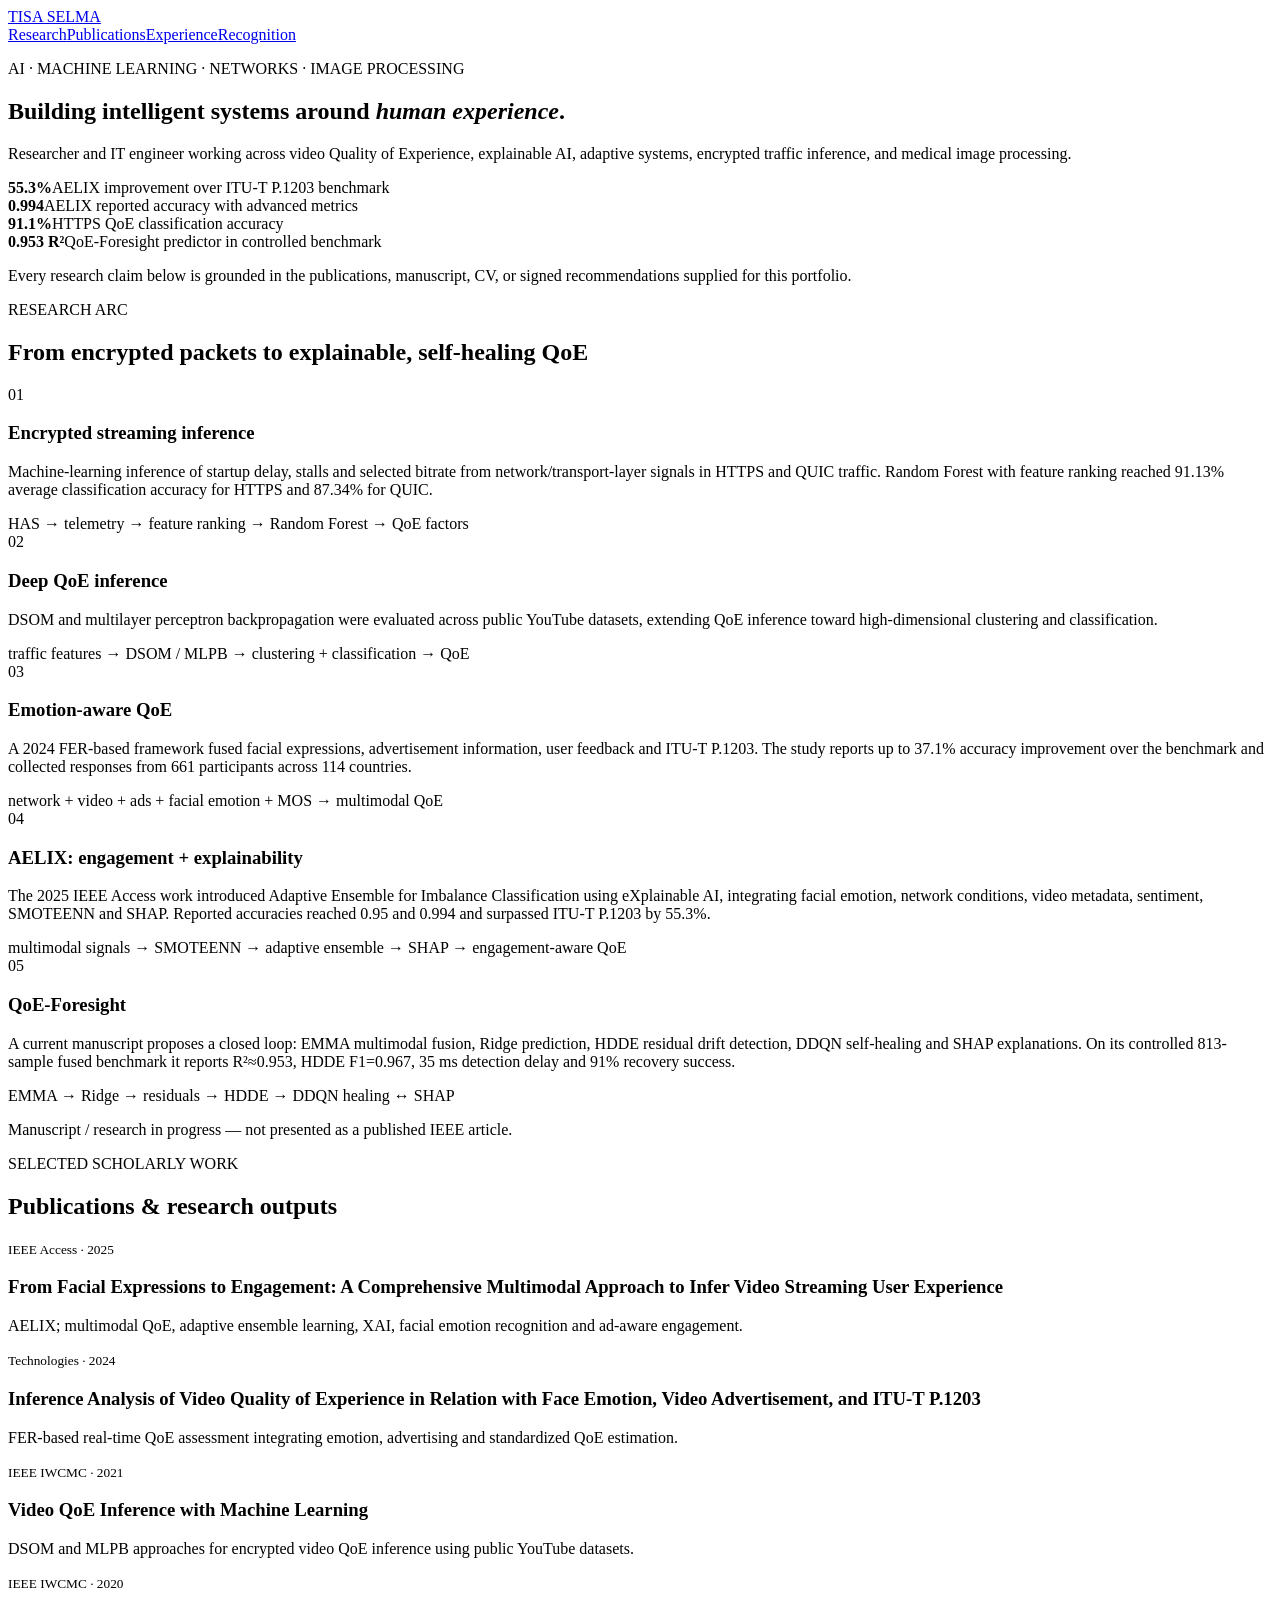
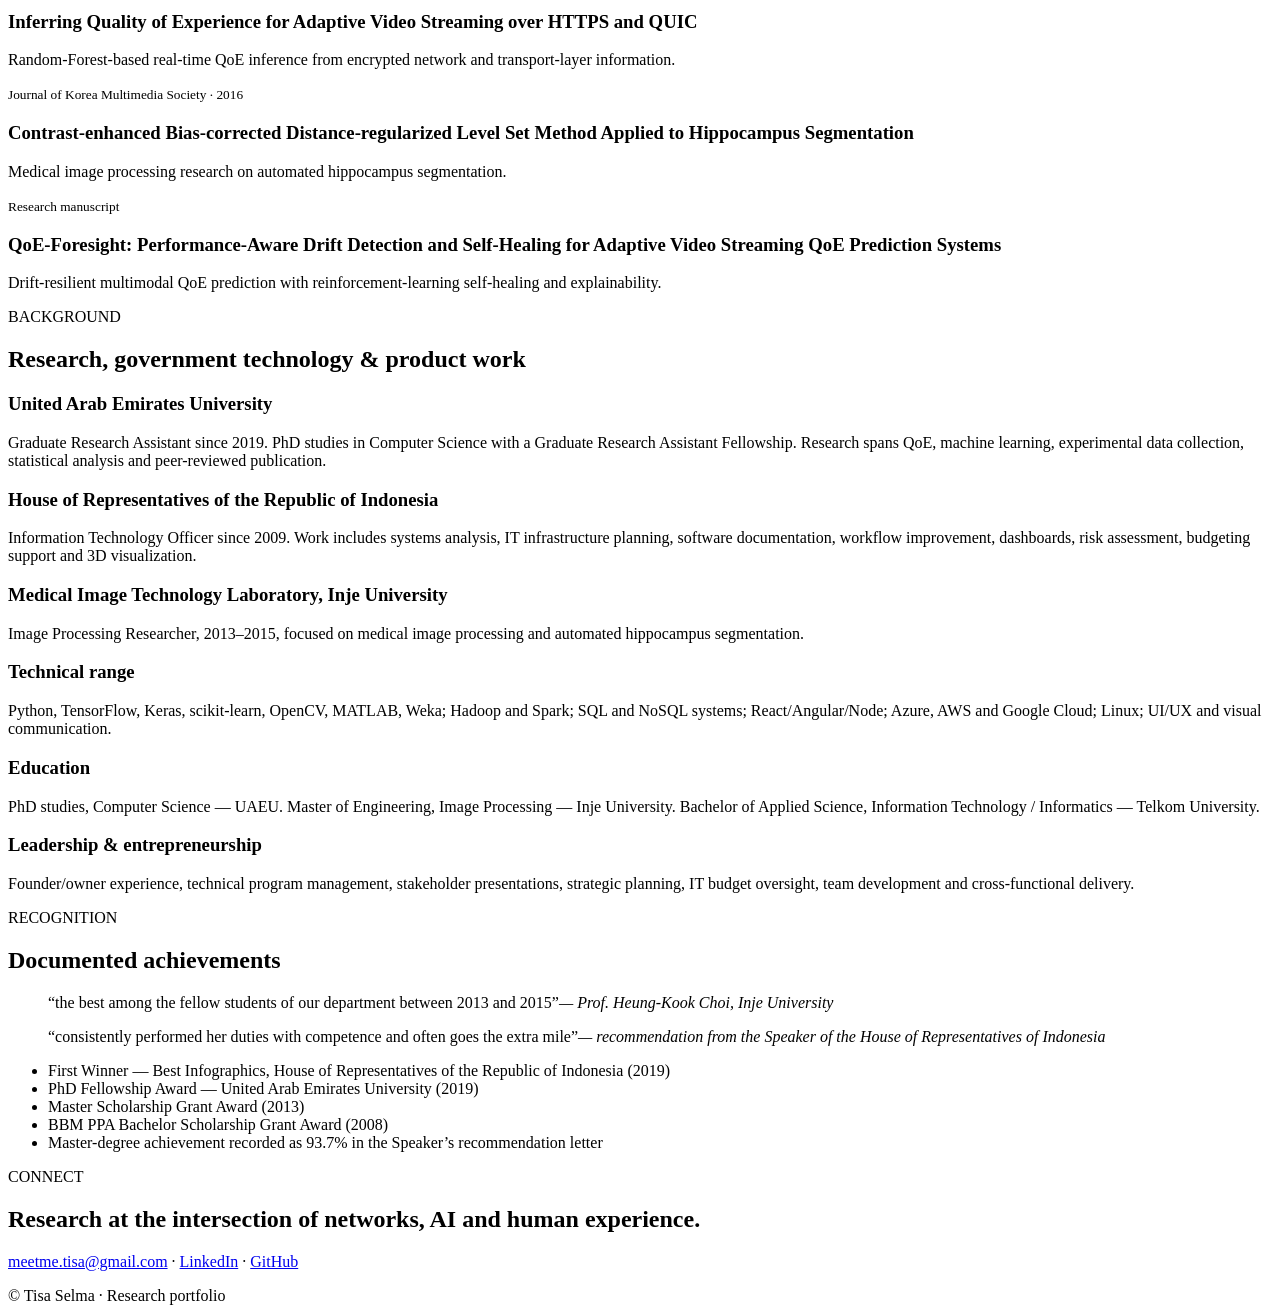
==== index.html @ 792f1724 "Build evidence-based research portfolio website" ====
<!doctype html><html lang="en"><head><meta charset="utf-8"><meta name="viewport" content="width=device-width,initial-scale=1"><meta name="description" content="Tisa Selma — AI, machine learning, computer networks, image processing and Quality of Experience research portfolio."><title>Tisa Selma | Research & Engineering</title><link rel="stylesheet" href="styles.css"></head><body><header><nav><a class="brand" href="#top">TISA SELMA</a><div><a href="#research">Research</a><a href="#publications">Publications</a><a href="#experience">Experience</a><a href="#recognition">Recognition</a></div></nav></header><main id="top"><section class="hero"><p class="eyebrow">AI · MACHINE LEARNING · NETWORKS · IMAGE PROCESSING</p><h1>Building intelligent systems around <em>human experience</em>.</h1><p class="lede">Researcher and IT engineer working across video Quality of Experience, explainable AI, adaptive systems, encrypted traffic inference, and medical image processing.</p><div class="metrics"><div><b>55.3%</b><span>AELIX improvement over ITU-T P.1203 benchmark</span></div><div><b>0.994</b><span>AELIX reported accuracy with advanced metrics</span></div><div><b>91.1%</b><span>HTTPS QoE classification accuracy</span></div><div><b>0.953 R²</b><span>QoE-Foresight predictor in controlled benchmark</span></div></div><p class="note">Every research claim below is grounded in the publications, manuscript, CV, or signed recommendations supplied for this portfolio.</p></section><section id="research"><p class="eyebrow">RESEARCH ARC</p><h2>From encrypted packets to explainable, self-healing QoE</h2><div class="timeline"><article><span>01</span><h3>Encrypted streaming inference</h3><p>Machine-learning inference of startup delay, stalls and selected bitrate from network/transport-layer signals in HTTPS and QUIC traffic. Random Forest with feature ranking reached 91.13% average classification accuracy for HTTPS and 87.34% for QUIC.</p><div class="theory">HAS → telemetry → feature ranking → Random Forest → QoE factors</div></article><article><span>02</span><h3>Deep QoE inference</h3><p>DSOM and multilayer perceptron backpropagation were evaluated across public YouTube datasets, extending QoE inference toward high-dimensional clustering and classification.</p><div class="theory">traffic features → DSOM / MLPB → clustering + classification → QoE</div></article><article><span>03</span><h3>Emotion-aware QoE</h3><p>A 2024 FER-based framework fused facial expressions, advertisement information, user feedback and ITU-T P.1203. The study reports up to 37.1% accuracy improvement over the benchmark and collected responses from 661 participants across 114 countries.</p><div class="theory">network + video + ads + facial emotion + MOS → multimodal QoE</div></article><article><span>04</span><h3>AELIX: engagement + explainability</h3><p>The 2025 IEEE Access work introduced Adaptive Ensemble for Imbalance Classification using eXplainable AI, integrating facial emotion, network conditions, video metadata, sentiment, SMOTEENN and SHAP. Reported accuracies reached 0.95 and 0.994 and surpassed ITU-T P.1203 by 55.3%.</p><div class="theory">multimodal signals → SMOTEENN → adaptive ensemble → SHAP → engagement-aware QoE</div></article><article><span>05</span><h3>QoE-Foresight</h3><p>A current manuscript proposes a closed loop: EMMA multimodal fusion, Ridge prediction, HDDE residual drift detection, DDQN self-healing and SHAP explanations. On its controlled 813-sample fused benchmark it reports R²≈0.953, HDDE F1=0.967, 35 ms detection delay and 91% recovery success.</p><div class="theory">EMMA → Ridge → residuals → HDDE → DDQN healing ↔ SHAP</div><p class="status">Manuscript / research in progress — not presented as a published IEEE article.</p></article></div></section><section id="publications"><p class="eyebrow">SELECTED SCHOLARLY WORK</p><h2>Publications & research outputs</h2><div class="cards"><article><small>IEEE Access · 2025</small><h3>From Facial Expressions to Engagement: A Comprehensive Multimodal Approach to Infer Video Streaming User Experience</h3><p>AELIX; multimodal QoE, adaptive ensemble learning, XAI, facial emotion recognition and ad-aware engagement.</p></article><article><small>Technologies · 2024</small><h3>Inference Analysis of Video Quality of Experience in Relation with Face Emotion, Video Advertisement, and ITU-T P.1203</h3><p>FER-based real-time QoE assessment integrating emotion, advertising and standardized QoE estimation.</p></article><article><small>IEEE IWCMC · 2021</small><h3>Video QoE Inference with Machine Learning</h3><p>DSOM and MLPB approaches for encrypted video QoE inference using public YouTube datasets.</p></article><article><small>IEEE IWCMC · 2020</small><h3>Inferring Quality of Experience for Adaptive Video Streaming over HTTPS and QUIC</h3><p>Random-Forest-based real-time QoE inference from encrypted network and transport-layer information.</p></article><article><small>Journal of Korea Multimedia Society · 2016</small><h3>Contrast-enhanced Bias-corrected Distance-regularized Level Set Method Applied to Hippocampus Segmentation</h3><p>Medical image processing research on automated hippocampus segmentation.</p></article><article><small>Research manuscript</small><h3>QoE-Foresight: Performance-Aware Drift Detection and Self-Healing for Adaptive Video Streaming QoE Prediction Systems</h3><p>Drift-resilient multimodal QoE prediction with reinforcement-learning self-healing and explainability.</p></article></div></section><section id="experience"><p class="eyebrow">BACKGROUND</p><h2>Research, government technology & product work</h2><div class="split"><div><h3>United Arab Emirates University</h3><p>Graduate Research Assistant since 2019. PhD studies in Computer Science with a Graduate Research Assistant Fellowship. Research spans QoE, machine learning, experimental data collection, statistical analysis and peer-reviewed publication.</p><h3>House of Representatives of the Republic of Indonesia</h3><p>Information Technology Officer since 2009. Work includes systems analysis, IT infrastructure planning, software documentation, workflow improvement, dashboards, risk assessment, budgeting support and 3D visualization.</p><h3>Medical Image Technology Laboratory, Inje University</h3><p>Image Processing Researcher, 2013–2015, focused on medical image processing and automated hippocampus segmentation.</p></div><div><h3>Technical range</h3><p>Python, TensorFlow, Keras, scikit-learn, OpenCV, MATLAB, Weka; Hadoop and Spark; SQL and NoSQL systems; React/Angular/Node; Azure, AWS and Google Cloud; Linux; UI/UX and visual communication.</p><h3>Education</h3><p>PhD studies, Computer Science — UAEU. Master of Engineering, Image Processing — Inje University. Bachelor of Applied Science, Information Technology / Informatics — Telkom University.</p><h3>Leadership & entrepreneurship</h3><p>Founder/owner experience, technical program management, stakeholder presentations, strategic planning, IT budget oversight, team development and cross-functional delivery.</p></div></div></section><section id="recognition"><p class="eyebrow">RECOGNITION</p><h2>Documented achievements</h2><div class="recognition"><blockquote>“the best among the fellow students of our department between 2013 and 2015”<cite>— Prof. Heung-Kook Choi, Inje University</cite></blockquote><blockquote>“consistently performed her duties with competence and often goes the extra mile”<cite>— recommendation from the Speaker of the House of Representatives of Indonesia</cite></blockquote></div><ul class="awards"><li>First Winner — Best Infographics, House of Representatives of the Republic of Indonesia (2019)</li><li>PhD Fellowship Award — United Arab Emirates University (2019)</li><li>Master Scholarship Grant Award (2013)</li><li>BBM PPA Bachelor Scholarship Grant Award (2008)</li><li>Master-degree achievement recorded as 93.7% in the Speaker’s recommendation letter</li></ul></section><section class="contact"><p class="eyebrow">CONNECT</p><h2>Research at the intersection of networks, AI and human experience.</h2><p><a href="mailto:meetme.tisa@gmail.com">meetme.tisa@gmail.com</a> · <a href="https://www.linkedin.com/in/tisa-selma-58960b211">LinkedIn</a> · <a href="https://github.com/meetmetisa-dev">GitHub</a></p></section></main><footer>© Tisa Selma · Research portfolio</footer></body></html>
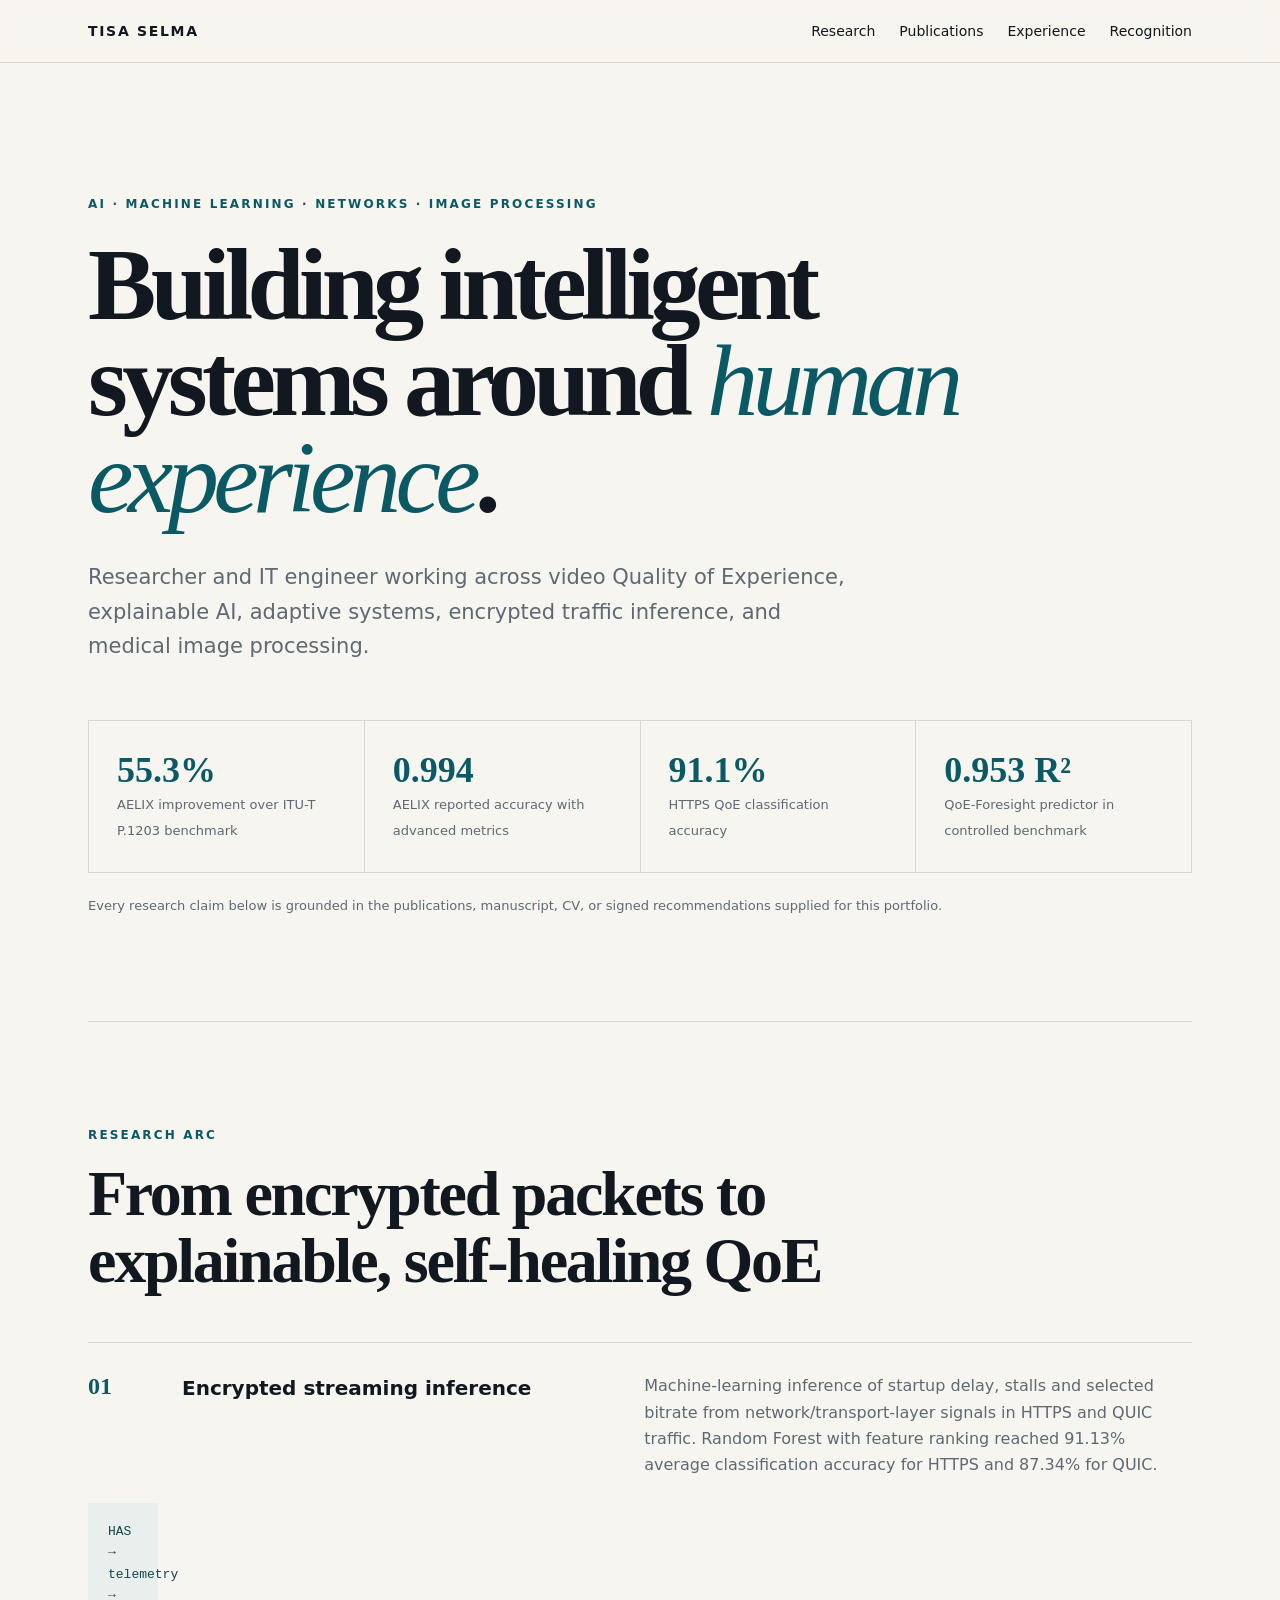
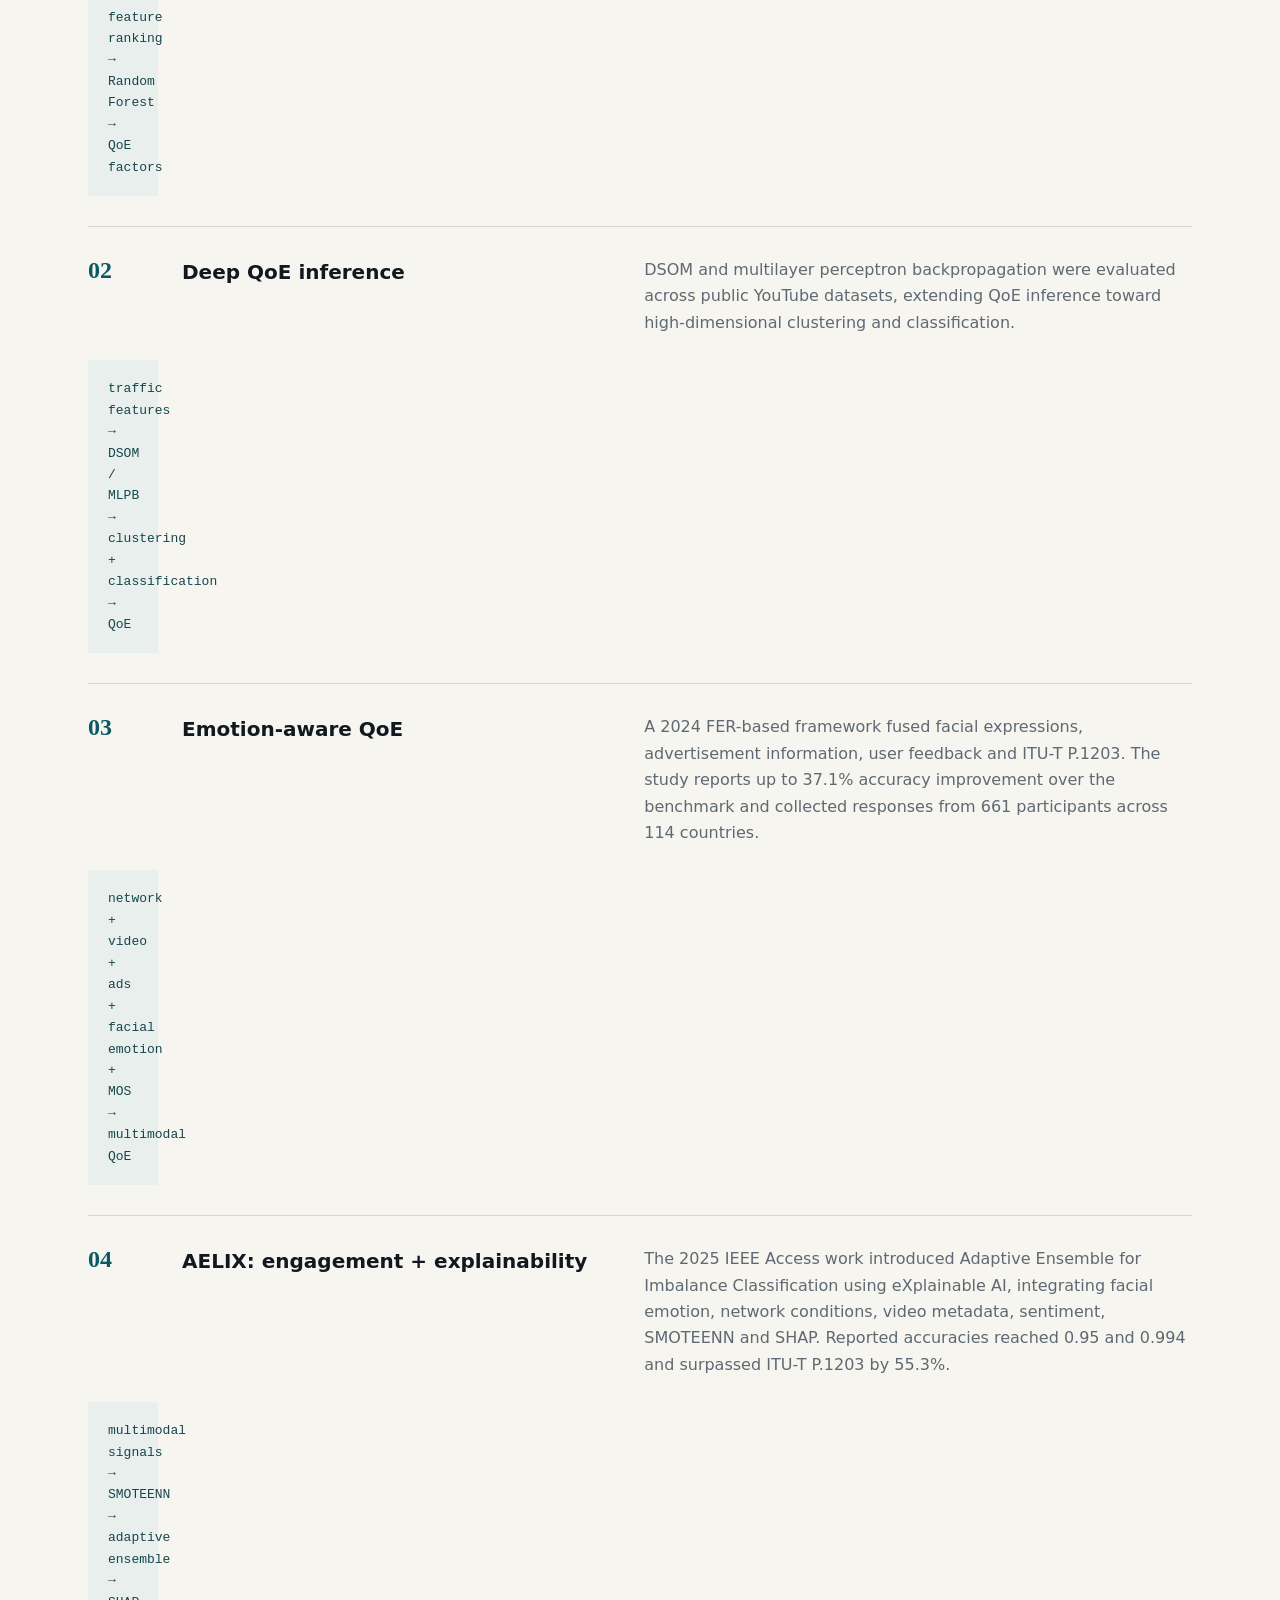
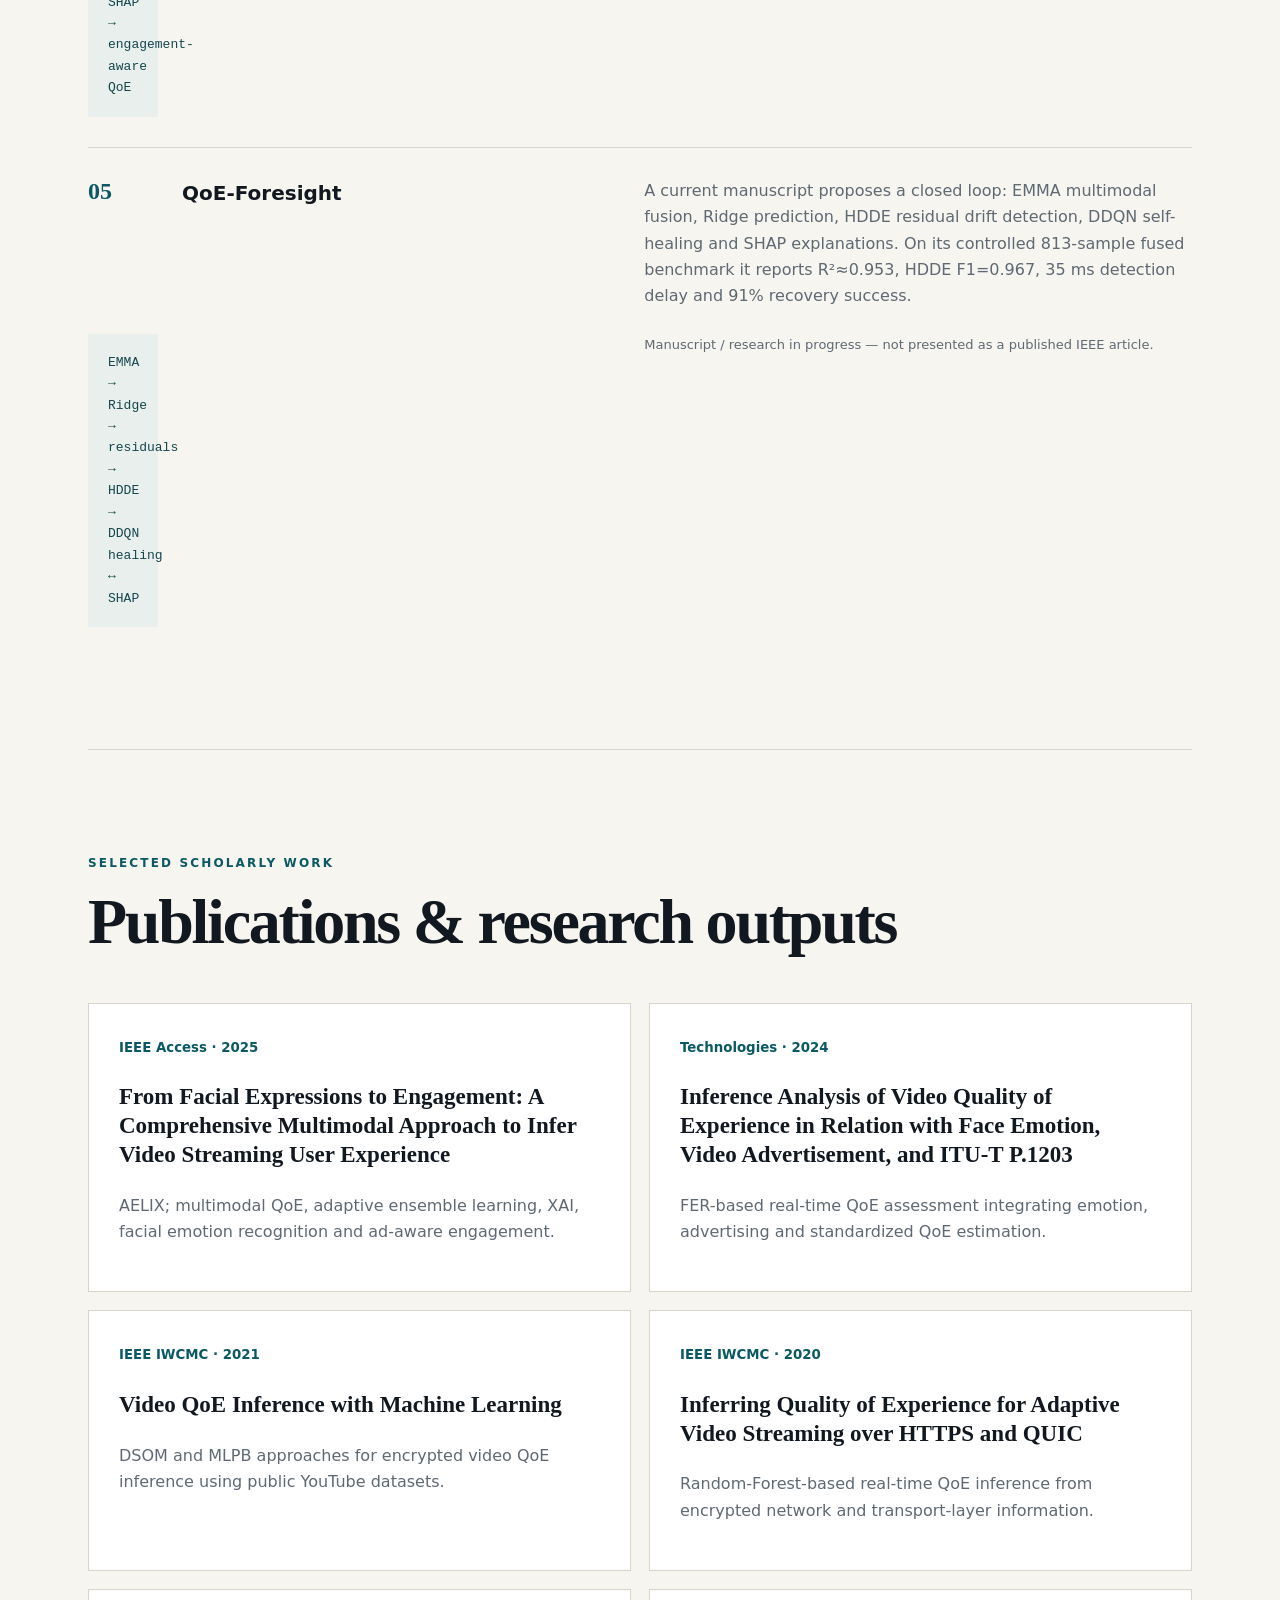
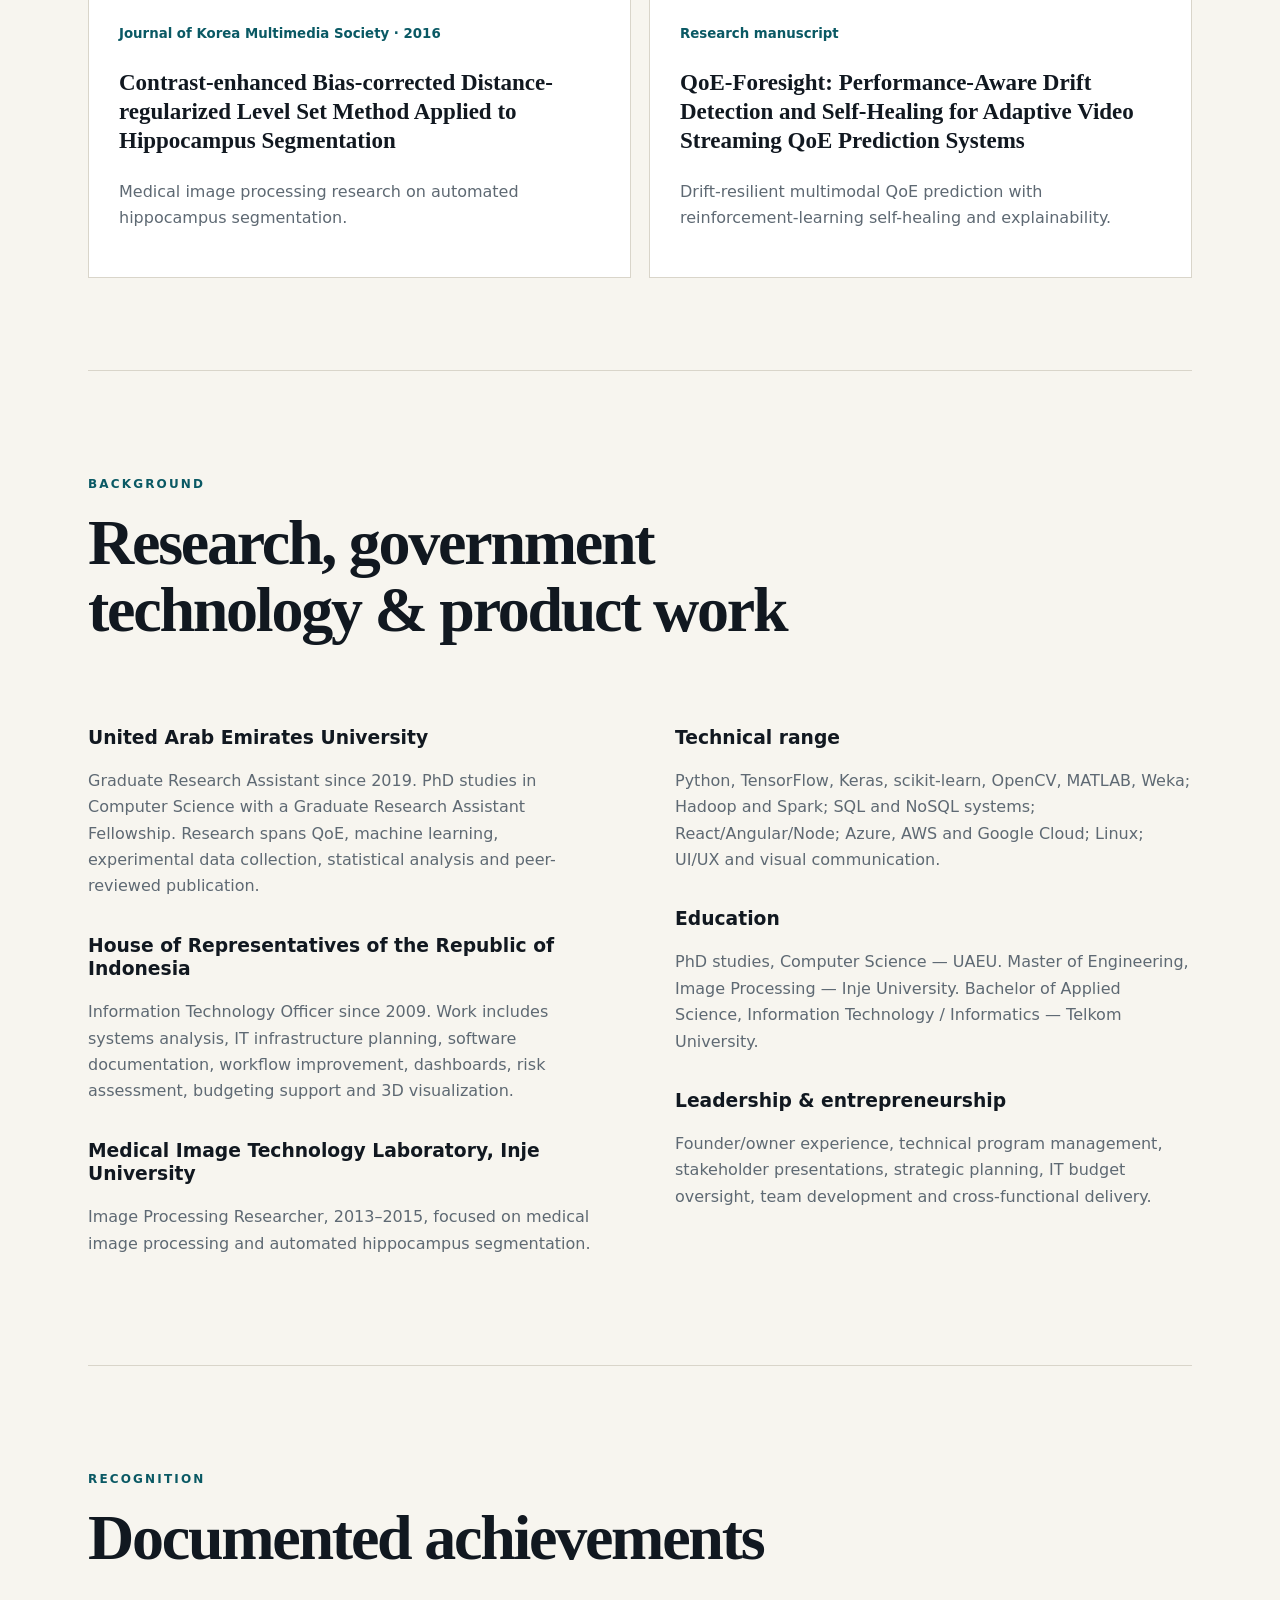
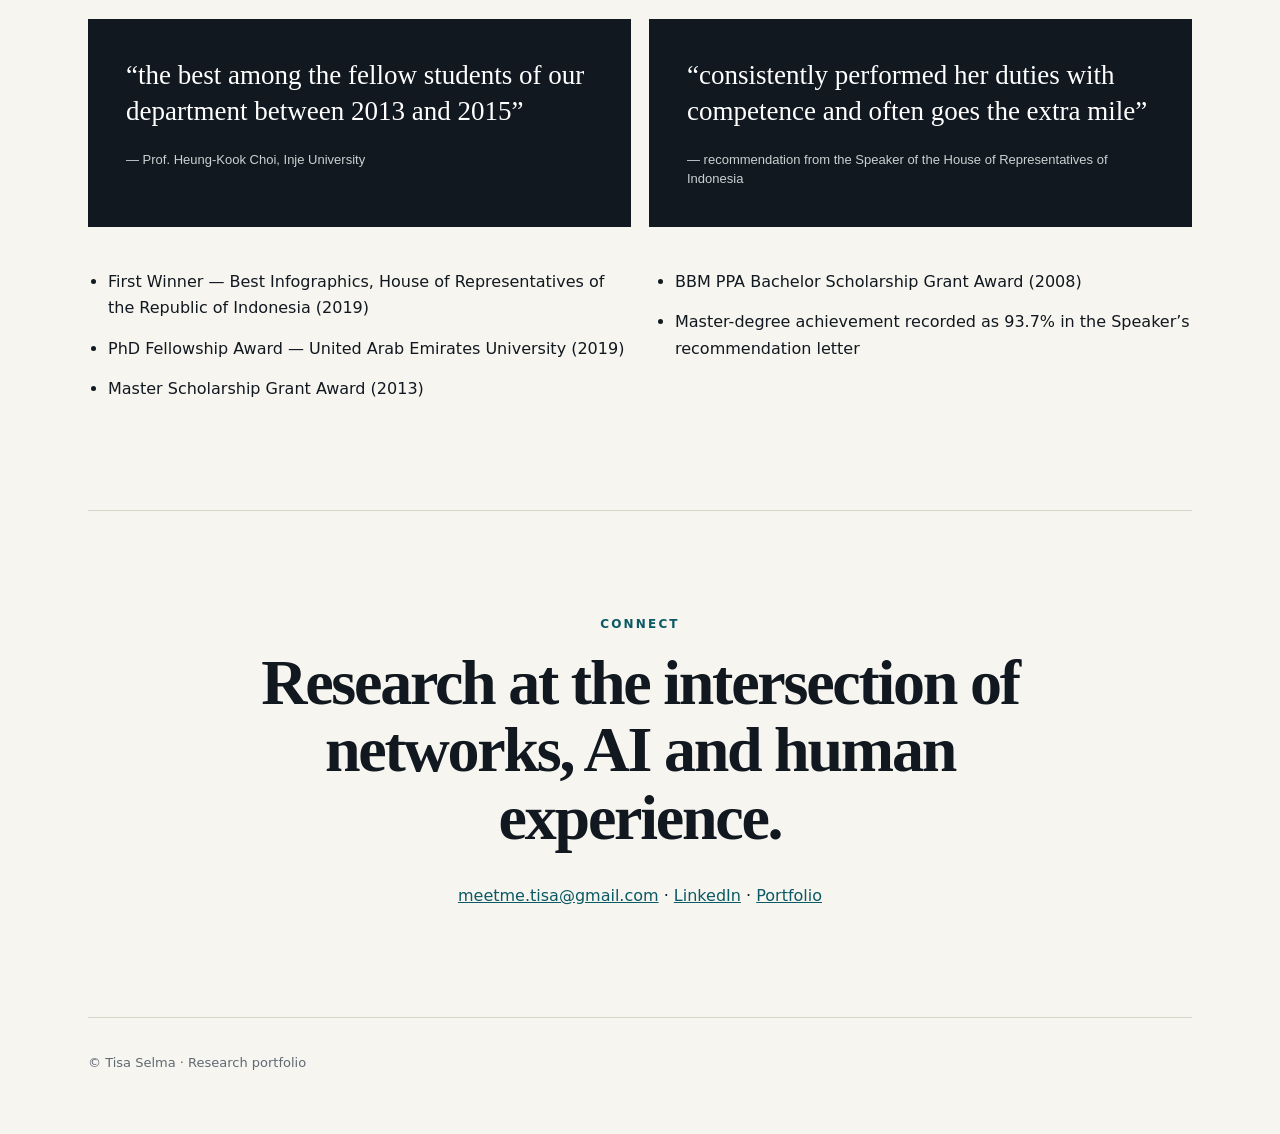
==== commit 9dac4dee: "Canonicalize portfolio and repository links" ====
--- a/index.html
+++ b/index.html
@@ -1 +1 @@
-<!doctype html><html lang="en"><head><meta charset="utf-8"><meta name="viewport" content="width=device-width,initial-scale=1"><meta name="description" content="Tisa Selma — AI, machine learning, computer networks, image processing and Quality of Experience research portfolio."><title>Tisa Selma | Research & Engineering</title><link rel="stylesheet" href="styles.css"></head><body><header><nav><a class="brand" href="#top">TISA SELMA</a><div><a href="#research">Research</a><a href="#publications">Publications</a><a href="#experience">Experience</a><a href="#recognition">Recognition</a></div></nav></header><main id="top"><section class="hero"><p class="eyebrow">AI · MACHINE LEARNING · NETWORKS · IMAGE PROCESSING</p><h1>Building intelligent systems around <em>human experience</em>.</h1><p class="lede">Researcher and IT engineer working across video Quality of Experience, explainable AI, adaptive systems, encrypted traffic inference, and medical image processing.</p><div class="metrics"><div><b>55.3%</b><span>AELIX improvement over ITU-T P.1203 benchmark</span></div><div><b>0.994</b><span>AELIX reported accuracy with advanced metrics</span></div><div><b>91.1%</b><span>HTTPS QoE classification accuracy</span></div><div><b>0.953 R²</b><span>QoE-Foresight predictor in controlled benchmark</span></div></div><p class="note">Every research claim below is grounded in the publications, manuscript, CV, or signed recommendations supplied for this portfolio.</p></section><section id="research"><p class="eyebrow">RESEARCH ARC</p><h2>From encrypted packets to explainable, self-healing QoE</h2><div class="timeline"><article><span>01</span><h3>Encrypted streaming inference</h3><p>Machine-learning inference of startup delay, stalls and selected bitrate from network/transport-layer signals in HTTPS and QUIC traffic. Random Forest with feature ranking reached 91.13% average classification accuracy for HTTPS and 87.34% for QUIC.</p><div class="theory">HAS → telemetry → feature ranking → Random Forest → QoE factors</div></article><article><span>02</span><h3>Deep QoE inference</h3><p>DSOM and multilayer perceptron backpropagation were evaluated across public YouTube datasets, extending QoE inference toward high-dimensional clustering and classification.</p><div class="theory">traffic features → DSOM / MLPB → clustering + classification → QoE</div></article><article><span>03</span><h3>Emotion-aware QoE</h3><p>A 2024 FER-based framework fused facial expressions, advertisement information, user feedback and ITU-T P.1203. The study reports up to 37.1% accuracy improvement over the benchmark and collected responses from 661 participants across 114 countries.</p><div class="theory">network + video + ads + facial emotion + MOS → multimodal QoE</div></article><article><span>04</span><h3>AELIX: engagement + explainability</h3><p>The 2025 IEEE Access work introduced Adaptive Ensemble for Imbalance Classification using eXplainable AI, integrating facial emotion, network conditions, video metadata, sentiment, SMOTEENN and SHAP. Reported accuracies reached 0.95 and 0.994 and surpassed ITU-T P.1203 by 55.3%.</p><div class="theory">multimodal signals → SMOTEENN → adaptive ensemble → SHAP → engagement-aware QoE</div></article><article><span>05</span><h3>QoE-Foresight</h3><p>A current manuscript proposes a closed loop: EMMA multimodal fusion, Ridge prediction, HDDE residual drift detection, DDQN self-healing and SHAP explanations. On its controlled 813-sample fused benchmark it reports R²≈0.953, HDDE F1=0.967, 35 ms detection delay and 91% recovery success.</p><div class="theory">EMMA → Ridge → residuals → HDDE → DDQN healing ↔ SHAP</div><p class="status">Manuscript / research in progress — not presented as a published IEEE article.</p></article></div></section><section id="publications"><p class="eyebrow">SELECTED SCHOLARLY WORK</p><h2>Publications & research outputs</h2><div class="cards"><article><small>IEEE Access · 2025</small><h3>From Facial Expressions to Engagement: A Comprehensive Multimodal Approach to Infer Video Streaming User Experience</h3><p>AELIX; multimodal QoE, adaptive ensemble learning, XAI, facial emotion recognition and ad-aware engagement.</p></article><article><small>Technologies · 2024</small><h3>Inference Analysis of Video Quality of Experience in Relation with Face Emotion, Video Advertisement, and ITU-T P.1203</h3><p>FER-based real-time QoE assessment integrating emotion, advertising and standardized QoE estimation.</p></article><article><small>IEEE IWCMC · 2021</small><h3>Video QoE Inference with Machine Learning</h3><p>DSOM and MLPB approaches for encrypted video QoE inference using public YouTube datasets.</p></article><article><small>IEEE IWCMC · 2020</small><h3>Inferring Quality of Experience for Adaptive Video Streaming over HTTPS and QUIC</h3><p>Random-Forest-based real-time QoE inference from encrypted network and transport-layer information.</p></article><article><small>Journal of Korea Multimedia Society · 2016</small><h3>Contrast-enhanced Bias-corrected Distance-regularized Level Set Method Applied to Hippocampus Segmentation</h3><p>Medical image processing research on automated hippocampus segmentation.</p></article><article><small>Research manuscript</small><h3>QoE-Foresight: Performance-Aware Drift Detection and Self-Healing for Adaptive Video Streaming QoE Prediction Systems</h3><p>Drift-resilient multimodal QoE prediction with reinforcement-learning self-healing and explainability.</p></article></div></section><section id="experience"><p class="eyebrow">BACKGROUND</p><h2>Research, government technology & product work</h2><div class="split"><div><h3>United Arab Emirates University</h3><p>Graduate Research Assistant since 2019. PhD studies in Computer Science with a Graduate Research Assistant Fellowship. Research spans QoE, machine learning, experimental data collection, statistical analysis and peer-reviewed publication.</p><h3>House of Representatives of the Republic of Indonesia</h3><p>Information Technology Officer since 2009. Work includes systems analysis, IT infrastructure planning, software documentation, workflow improvement, dashboards, risk assessment, budgeting support and 3D visualization.</p><h3>Medical Image Technology Laboratory, Inje University</h3><p>Image Processing Researcher, 2013–2015, focused on medical image processing and automated hippocampus segmentation.</p></div><div><h3>Technical range</h3><p>Python, TensorFlow, Keras, scikit-learn, OpenCV, MATLAB, Weka; Hadoop and Spark; SQL and NoSQL systems; React/Angular/Node; Azure, AWS and Google Cloud; Linux; UI/UX and visual communication.</p><h3>Education</h3><p>PhD studies, Computer Science — UAEU. Master of Engineering, Image Processing — Inje University. Bachelor of Applied Science, Information Technology / Informatics — Telkom University.</p><h3>Leadership & entrepreneurship</h3><p>Founder/owner experience, technical program management, stakeholder presentations, strategic planning, IT budget oversight, team development and cross-functional delivery.</p></div></div></section><section id="recognition"><p class="eyebrow">RECOGNITION</p><h2>Documented achievements</h2><div class="recognition"><blockquote>“the best among the fellow students of our department between 2013 and 2015”<cite>— Prof. Heung-Kook Choi, Inje University</cite></blockquote><blockquote>“consistently performed her duties with competence and often goes the extra mile”<cite>— recommendation from the Speaker of the House of Representatives of Indonesia</cite></blockquote></div><ul class="awards"><li>First Winner — Best Infographics, House of Representatives of the Republic of Indonesia (2019)</li><li>PhD Fellowship Award — United Arab Emirates University (2019)</li><li>Master Scholarship Grant Award (2013)</li><li>BBM PPA Bachelor Scholarship Grant Award (2008)</li><li>Master-degree achievement recorded as 93.7% in the Speaker’s recommendation letter</li></ul></section><section class="contact"><p class="eyebrow">CONNECT</p><h2>Research at the intersection of networks, AI and human experience.</h2><p><a href="mailto:meetme.tisa@gmail.com">meetme.tisa@gmail.com</a> · <a href="https://www.linkedin.com/in/tisa-selma-58960b211">LinkedIn</a> · <a href="https://github.com/meetmetisa-dev">GitHub</a></p></section></main><footer>© Tisa Selma · Research portfolio</footer></body></html>+<!doctype html><html lang="en"><head><meta charset="utf-8"><meta name="viewport" content="width=device-width,initial-scale=1"><meta name="description" content="Tisa Selma — AI, machine learning, computer networks, image processing and Quality of Experience research portfolio."><title>Tisa Selma | Research & Engineering</title><link rel="stylesheet" href="styles.css"></head><body><header><nav><a class="brand" href="#top">TISA SELMA</a><div><a href="#research">Research</a><a href="#publications">Publications</a><a href="#experience">Experience</a><a href="#recognition">Recognition</a></div></nav></header><main id="top"><section class="hero"><p class="eyebrow">AI · MACHINE LEARNING · NETWORKS · IMAGE PROCESSING</p><h1>Building intelligent systems around <em>human experience</em>.</h1><p class="lede">Researcher and IT engineer working across video Quality of Experience, explainable AI, adaptive systems, encrypted traffic inference, and medical image processing.</p><div class="metrics"><div><b>55.3%</b><span>AELIX improvement over ITU-T P.1203 benchmark</span></div><div><b>0.994</b><span>AELIX reported accuracy with advanced metrics</span></div><div><b>91.1%</b><span>HTTPS QoE classification accuracy</span></div><div><b>0.953 R²</b><span>QoE-Foresight predictor in controlled benchmark</span></div></div><p class="note">Every research claim below is grounded in the publications, manuscript, CV, or signed recommendations supplied for this portfolio.</p></section><section id="research"><p class="eyebrow">RESEARCH ARC</p><h2>From encrypted packets to explainable, self-healing QoE</h2><div class="timeline"><article><span>01</span><h3>Encrypted streaming inference</h3><p>Machine-learning inference of startup delay, stalls and selected bitrate from network/transport-layer signals in HTTPS and QUIC traffic. Random Forest with feature ranking reached 91.13% average classification accuracy for HTTPS and 87.34% for QUIC.</p><div class="theory">HAS → telemetry → feature ranking → Random Forest → QoE factors</div></article><article><span>02</span><h3>Deep QoE inference</h3><p>DSOM and multilayer perceptron backpropagation were evaluated across public YouTube datasets, extending QoE inference toward high-dimensional clustering and classification.</p><div class="theory">traffic features → DSOM / MLPB → clustering + classification → QoE</div></article><article><span>03</span><h3>Emotion-aware QoE</h3><p>A 2024 FER-based framework fused facial expressions, advertisement information, user feedback and ITU-T P.1203. The study reports up to 37.1% accuracy improvement over the benchmark and collected responses from 661 participants across 114 countries.</p><div class="theory">network + video + ads + facial emotion + MOS → multimodal QoE</div></article><article><span>04</span><h3>AELIX: engagement + explainability</h3><p>The 2025 IEEE Access work introduced Adaptive Ensemble for Imbalance Classification using eXplainable AI, integrating facial emotion, network conditions, video metadata, sentiment, SMOTEENN and SHAP. Reported accuracies reached 0.95 and 0.994 and surpassed ITU-T P.1203 by 55.3%.</p><div class="theory">multimodal signals → SMOTEENN → adaptive ensemble → SHAP → engagement-aware QoE</div></article><article><span>05</span><h3>QoE-Foresight</h3><p>A current manuscript proposes a closed loop: EMMA multimodal fusion, Ridge prediction, HDDE residual drift detection, DDQN self-healing and SHAP explanations. On its controlled 813-sample fused benchmark it reports R²≈0.953, HDDE F1=0.967, 35 ms detection delay and 91% recovery success.</p><div class="theory">EMMA → Ridge → residuals → HDDE → DDQN healing ↔ SHAP</div><p class="status">Manuscript / research in progress — not presented as a published IEEE article.</p></article></div></section><section id="publications"><p class="eyebrow">SELECTED SCHOLARLY WORK</p><h2>Publications & research outputs</h2><div class="cards"><article><small>IEEE Access · 2025</small><h3>From Facial Expressions to Engagement: A Comprehensive Multimodal Approach to Infer Video Streaming User Experience</h3><p>AELIX; multimodal QoE, adaptive ensemble learning, XAI, facial emotion recognition and ad-aware engagement.</p></article><article><small>Technologies · 2024</small><h3>Inference Analysis of Video Quality of Experience in Relation with Face Emotion, Video Advertisement, and ITU-T P.1203</h3><p>FER-based real-time QoE assessment integrating emotion, advertising and standardized QoE estimation.</p></article><article><small>IEEE IWCMC · 2021</small><h3>Video QoE Inference with Machine Learning</h3><p>DSOM and MLPB approaches for encrypted video QoE inference using public YouTube datasets.</p></article><article><small>IEEE IWCMC · 2020</small><h3>Inferring Quality of Experience for Adaptive Video Streaming over HTTPS and QUIC</h3><p>Random-Forest-based real-time QoE inference from encrypted network and transport-layer information.</p></article><article><small>Journal of Korea Multimedia Society · 2016</small><h3>Contrast-enhanced Bias-corrected Distance-regularized Level Set Method Applied to Hippocampus Segmentation</h3><p>Medical image processing research on automated hippocampus segmentation.</p></article><article><small>Research manuscript</small><h3>QoE-Foresight: Performance-Aware Drift Detection and Self-Healing for Adaptive Video Streaming QoE Prediction Systems</h3><p>Drift-resilient multimodal QoE prediction with reinforcement-learning self-healing and explainability.</p></article></div></section><section id="experience"><p class="eyebrow">BACKGROUND</p><h2>Research, government technology & product work</h2><div class="split"><div><h3>United Arab Emirates University</h3><p>Graduate Research Assistant since 2019. PhD studies in Computer Science with a Graduate Research Assistant Fellowship. Research spans QoE, machine learning, experimental data collection, statistical analysis and peer-reviewed publication.</p><h3>House of Representatives of the Republic of Indonesia</h3><p>Information Technology Officer since 2009. Work includes systems analysis, IT infrastructure planning, software documentation, workflow improvement, dashboards, risk assessment, budgeting support and 3D visualization.</p><h3>Medical Image Technology Laboratory, Inje University</h3><p>Image Processing Researcher, 2013–2015, focused on medical image processing and automated hippocampus segmentation.</p></div><div><h3>Technical range</h3><p>Python, TensorFlow, Keras, scikit-learn, OpenCV, MATLAB, Weka; Hadoop and Spark; SQL and NoSQL systems; React/Angular/Node; Azure, AWS and Google Cloud; Linux; UI/UX and visual communication.</p><h3>Education</h3><p>PhD studies, Computer Science — UAEU. Master of Engineering, Image Processing — Inje University. Bachelor of Applied Science, Information Technology / Informatics — Telkom University.</p><h3>Leadership & entrepreneurship</h3><p>Founder/owner experience, technical program management, stakeholder presentations, strategic planning, IT budget oversight, team development and cross-functional delivery.</p></div></div></section><section id="recognition"><p class="eyebrow">RECOGNITION</p><h2>Documented achievements</h2><div class="recognition"><blockquote>“the best among the fellow students of our department between 2013 and 2015”<cite>— Prof. Heung-Kook Choi, Inje University</cite></blockquote><blockquote>“consistently performed her duties with competence and often goes the extra mile”<cite>— recommendation from the Speaker of the House of Representatives of Indonesia</cite></blockquote></div><ul class="awards"><li>First Winner — Best Infographics, House of Representatives of the Republic of Indonesia (2019)</li><li>PhD Fellowship Award — United Arab Emirates University (2019)</li><li>Master Scholarship Grant Award (2013)</li><li>BBM PPA Bachelor Scholarship Grant Award (2008)</li><li>Master-degree achievement recorded as 93.7% in the Speaker’s recommendation letter</li></ul></section><section class="contact"><p class="eyebrow">CONNECT</p><h2>Research at the intersection of networks, AI and human experience.</h2><p><a href="mailto:meetme.tisa@gmail.com">meetme.tisa@gmail.com</a> · <a href="https://www.linkedin.com/in/tisa-selma-58960b211">LinkedIn</a> · <a href="https://meetmetisa-dev.github.io/tisa.github.io/">Portfolio</a></p></section></main><footer>© Tisa Selma · Research portfolio</footer></body></html>
--- a/styles.css
+++ b/styles.css
@@ -0,0 +1 @@
+:root{--ink:#111820;--muted:#5e6973;--paper:#f7f5ef;--line:#d9d5ca;--accent:#0a5964;--card:#fff}*{box-sizing:border-box}html{scroll-behavior:smooth}body{margin:0;background:var(--paper);color:var(--ink);font-family:Inter,ui-sans-serif,system-ui,-apple-system,BlinkMacSystemFont,"Segoe UI",sans-serif;line-height:1.65}header{position:sticky;top:0;z-index:10;background:rgba(247,245,239,.94);backdrop-filter:blur(12px);border-bottom:1px solid var(--line)}nav{max-width:1160px;margin:auto;padding:18px 28px;display:flex;justify-content:space-between;align-items:center}nav a{color:var(--ink);text-decoration:none;margin-left:24px;font-size:14px}.brand{font-weight:800;letter-spacing:.12em;margin:0}main{max-width:1160px;margin:auto;padding:0 28px}section{padding:92px 0;border-bottom:1px solid var(--line)}.hero{padding-top:120px}.eyebrow{font-size:12px;letter-spacing:.18em;font-weight:800;color:var(--accent)}h1{font-family:Georgia,serif;font-size:clamp(52px,8vw,104px);line-height:.94;letter-spacing:-.055em;max-width:1000px;margin:22px 0 34px}h1 em{color:var(--accent);font-weight:400}h2{font-family:Georgia,serif;font-size:clamp(36px,5vw,64px);line-height:1.05;letter-spacing:-.035em;max-width:850px;margin:14px 0 48px}h3{line-height:1.25}.lede{font-size:21px;max-width:760px;color:var(--muted)}.metrics{display:grid;grid-template-columns:repeat(4,1fr);gap:1px;background:var(--line);margin-top:56px;border:1px solid var(--line)}.metrics div{background:var(--paper);padding:28px}.metrics b{display:block;font:700 36px Georgia,serif;color:var(--accent)}.metrics span{font-size:13px;color:var(--muted)}.note,.status{font-size:13px;color:var(--muted);margin-top:22px}.timeline{display:grid;gap:0}.timeline article{display:grid;grid-template-columns:70px 1fr 1.25fr;gap:24px;padding:30px 0;border-top:1px solid var(--line)}.timeline span{font:700 24px Georgia,serif;color:var(--accent)}.timeline h3{margin:3px 0;font-size:20px}.timeline p{margin:0;color:var(--muted)}.theory{background:#e8efec;padding:18px 20px;font-family:ui-monospace,SFMono-Regular,Menlo,monospace;font-size:13px;color:#15464d}.timeline .status{grid-column:3}.cards{display:grid;grid-template-columns:repeat(2,1fr);gap:18px}.cards article{background:var(--card);border:1px solid var(--line);padding:30px;min-height:230px}.cards small{color:var(--accent);font-weight:800}.cards h3{font-family:Georgia,serif;font-size:23px}.cards p,.split p{color:var(--muted)}.split{display:grid;grid-template-columns:1fr 1fr;gap:70px}.split h3{margin-top:34px}.recognition{display:grid;grid-template-columns:1fr 1fr;gap:18px}.recognition blockquote{margin:0;background:var(--ink);color:white;padding:38px;font:27px/1.35 Georgia,serif}.recognition cite{display:block;font:13px/1.5 Inter,sans-serif;color:#c9d2d3;margin-top:20px}.awards{columns:2;column-gap:50px;margin-top:42px;padding-left:20px}.awards li{break-inside:avoid;margin:0 0 14px}.contact{text-align:center}.contact h2{margin:14px auto 32px}.contact a{color:var(--accent)}footer{max-width:1160px;margin:auto;padding:34px 28px 60px;color:var(--muted);font-size:13px}@media(max-width:800px){nav div{display:none}.metrics,.cards,.split,.recognition{grid-template-columns:1fr}.timeline article{grid-template-columns:44px 1fr}.theory,.timeline .status{grid-column:2}.metrics b{font-size:30px}.awards{columns:1}section{padding:70px 0}.hero{padding-top:86px}}
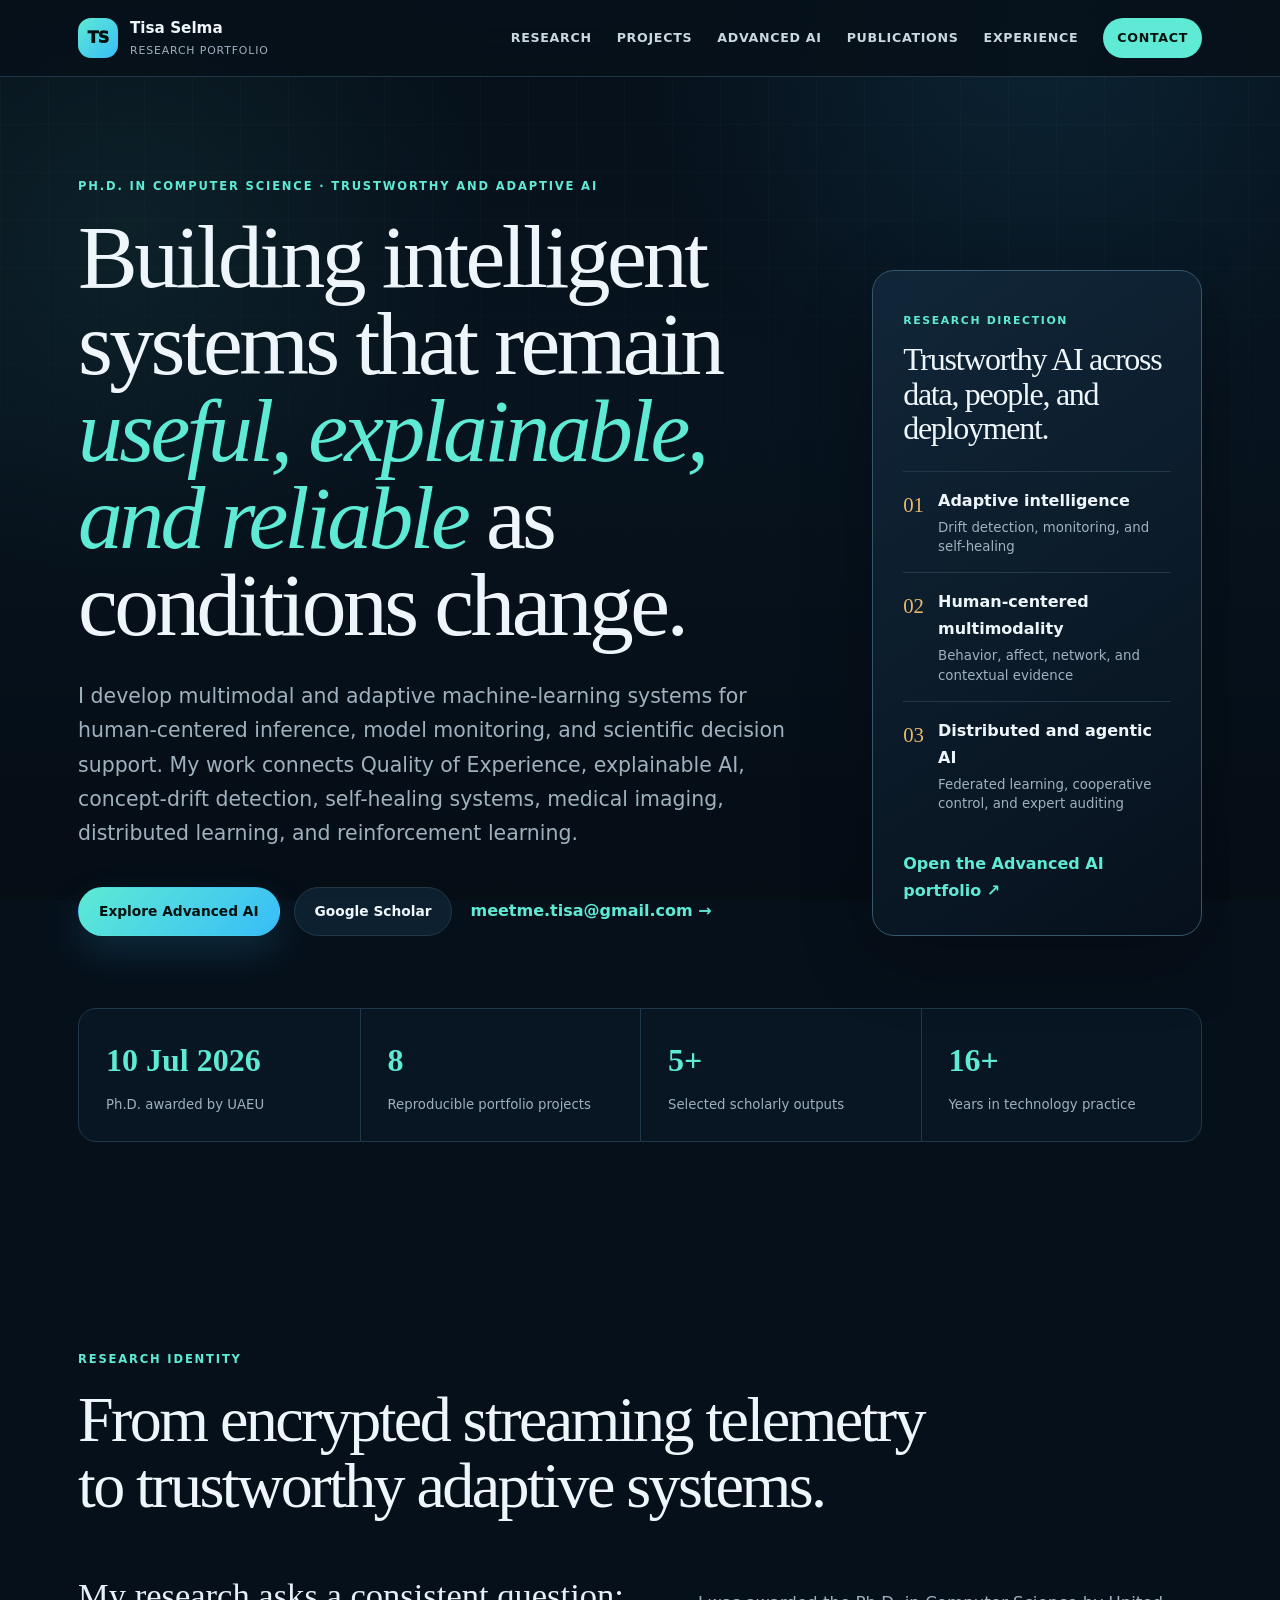
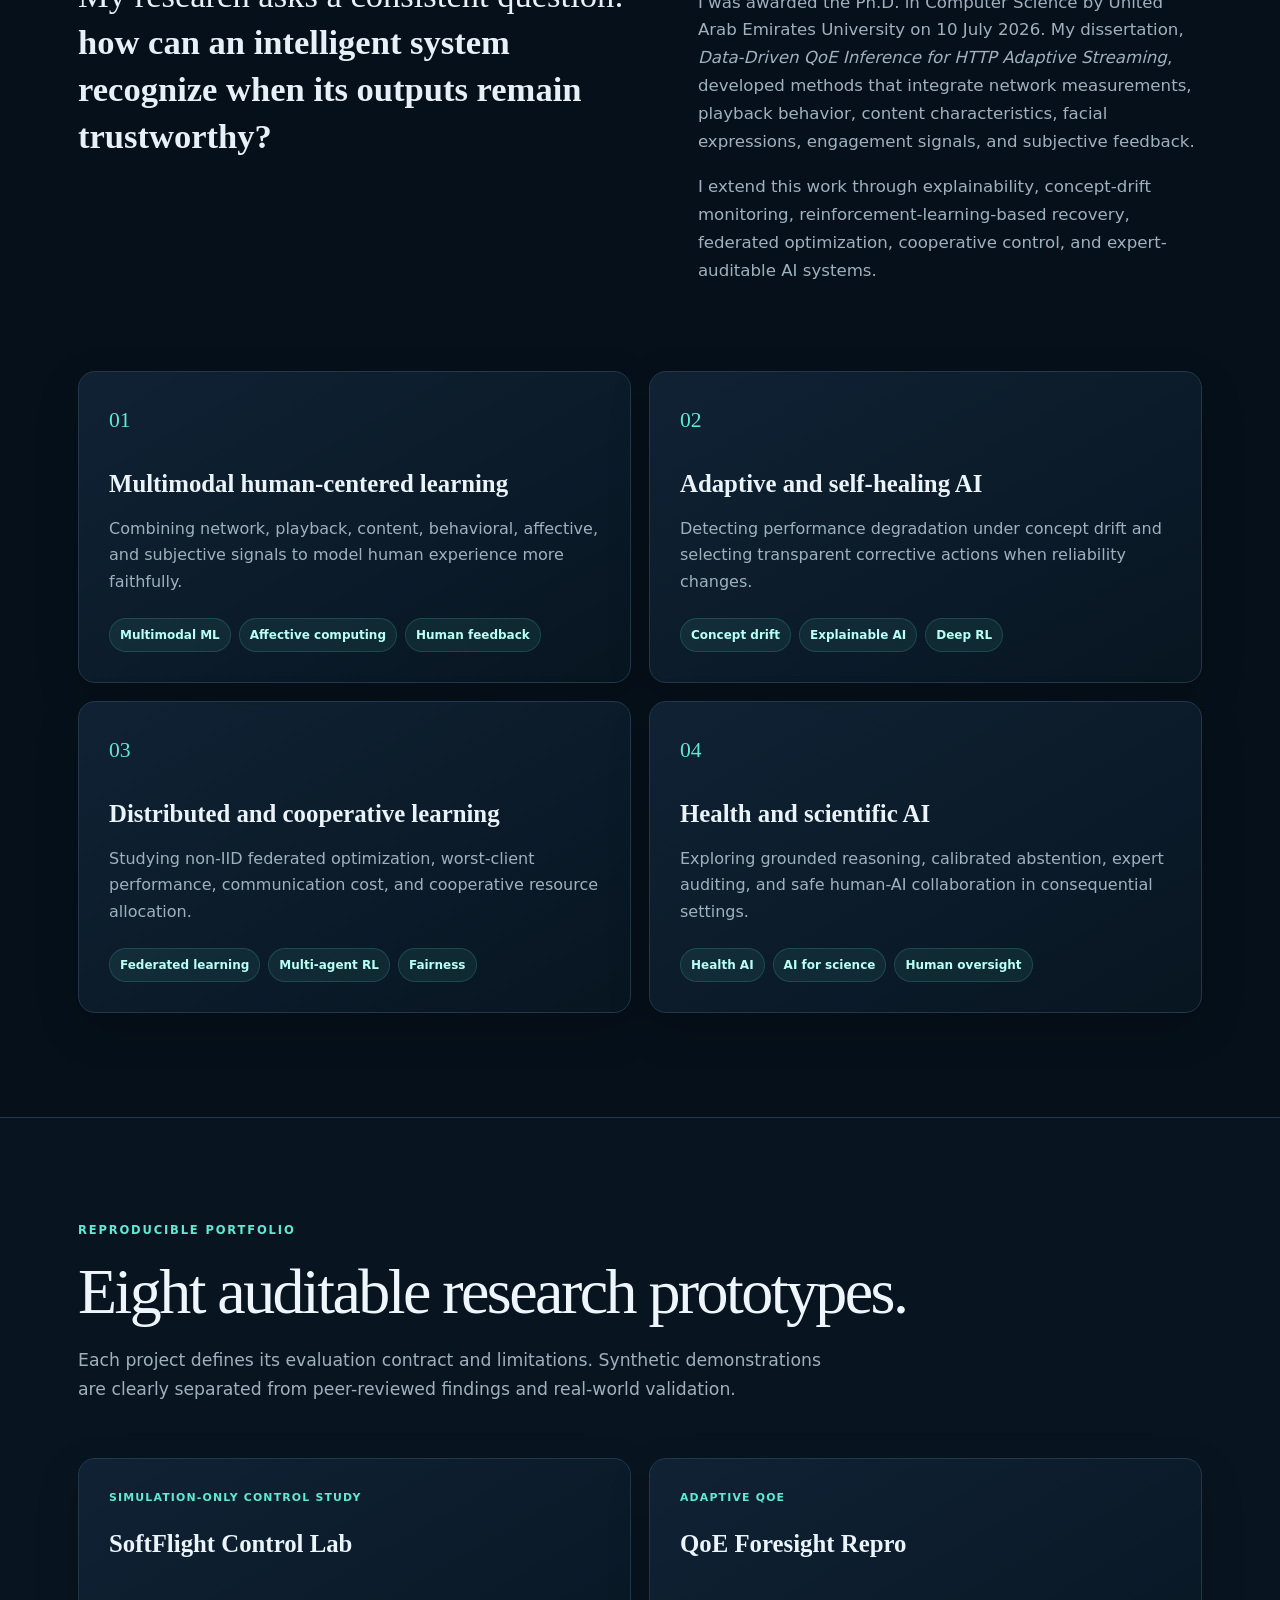
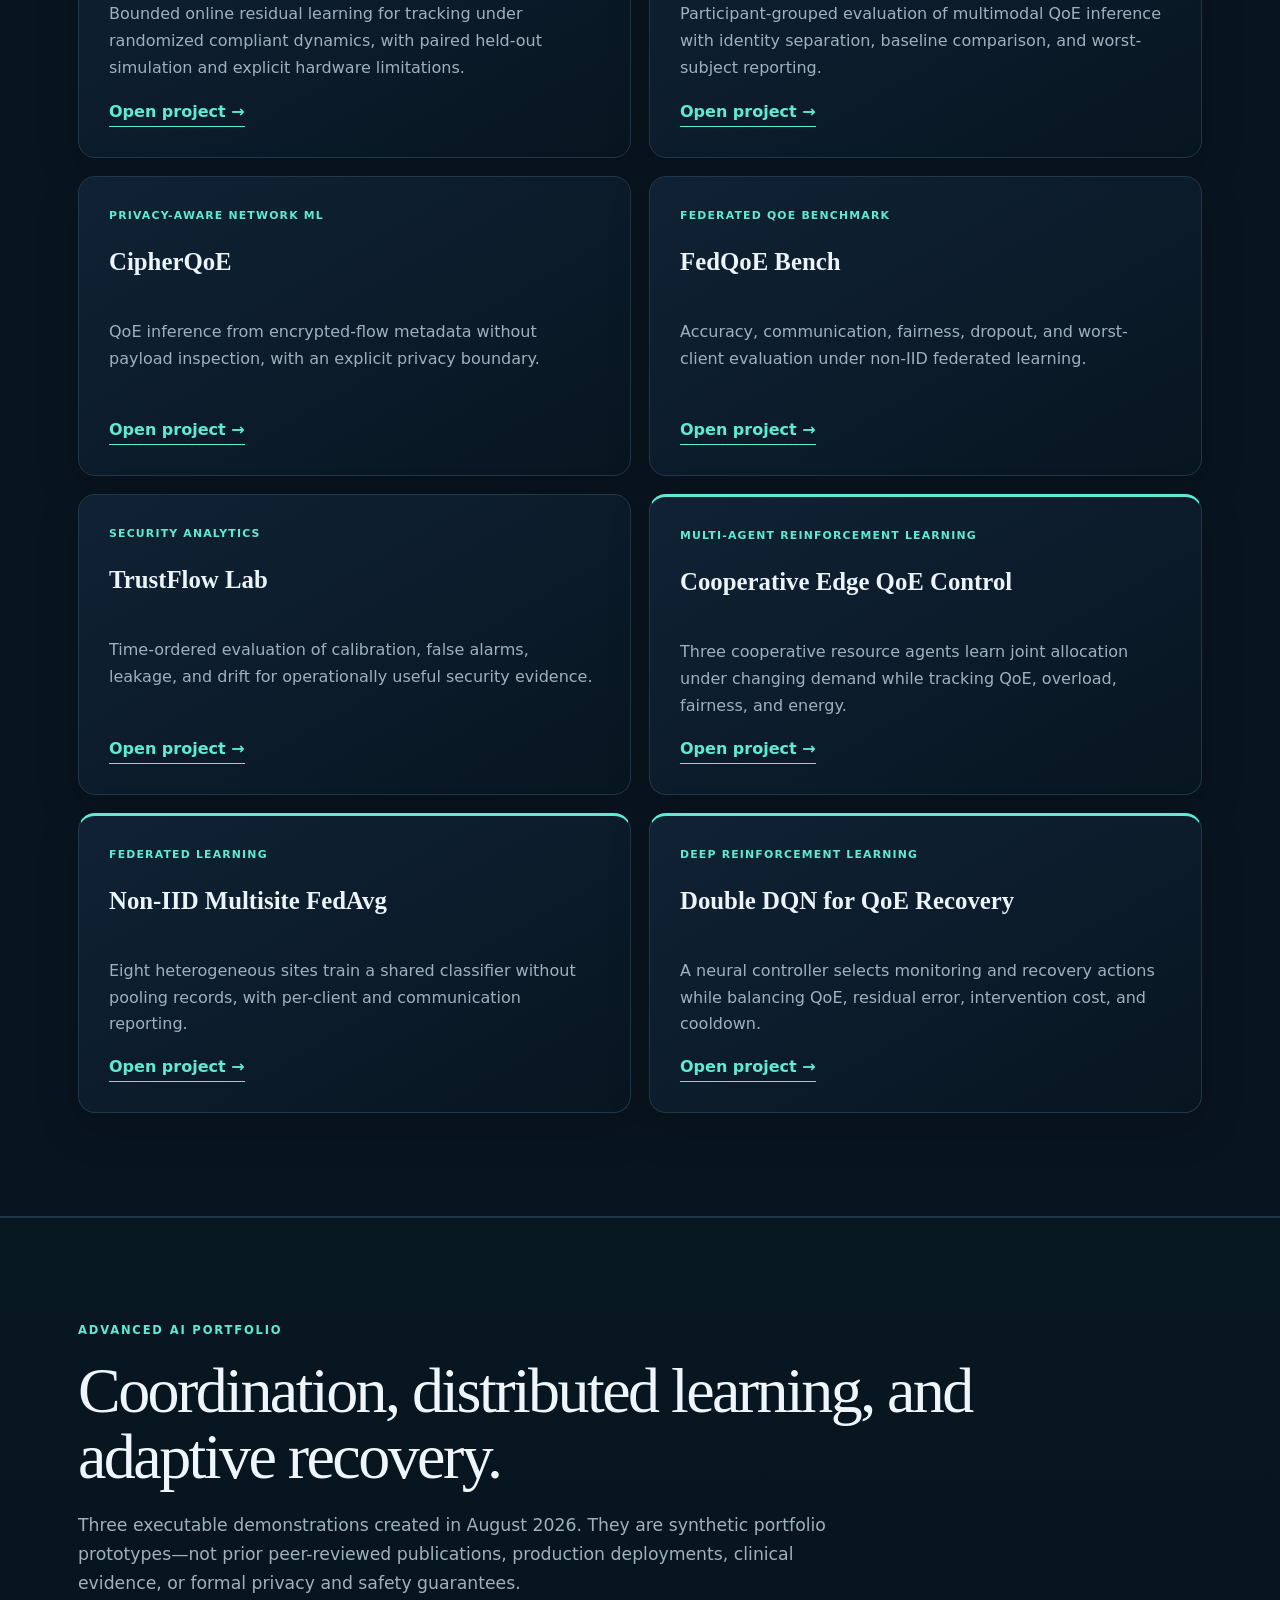
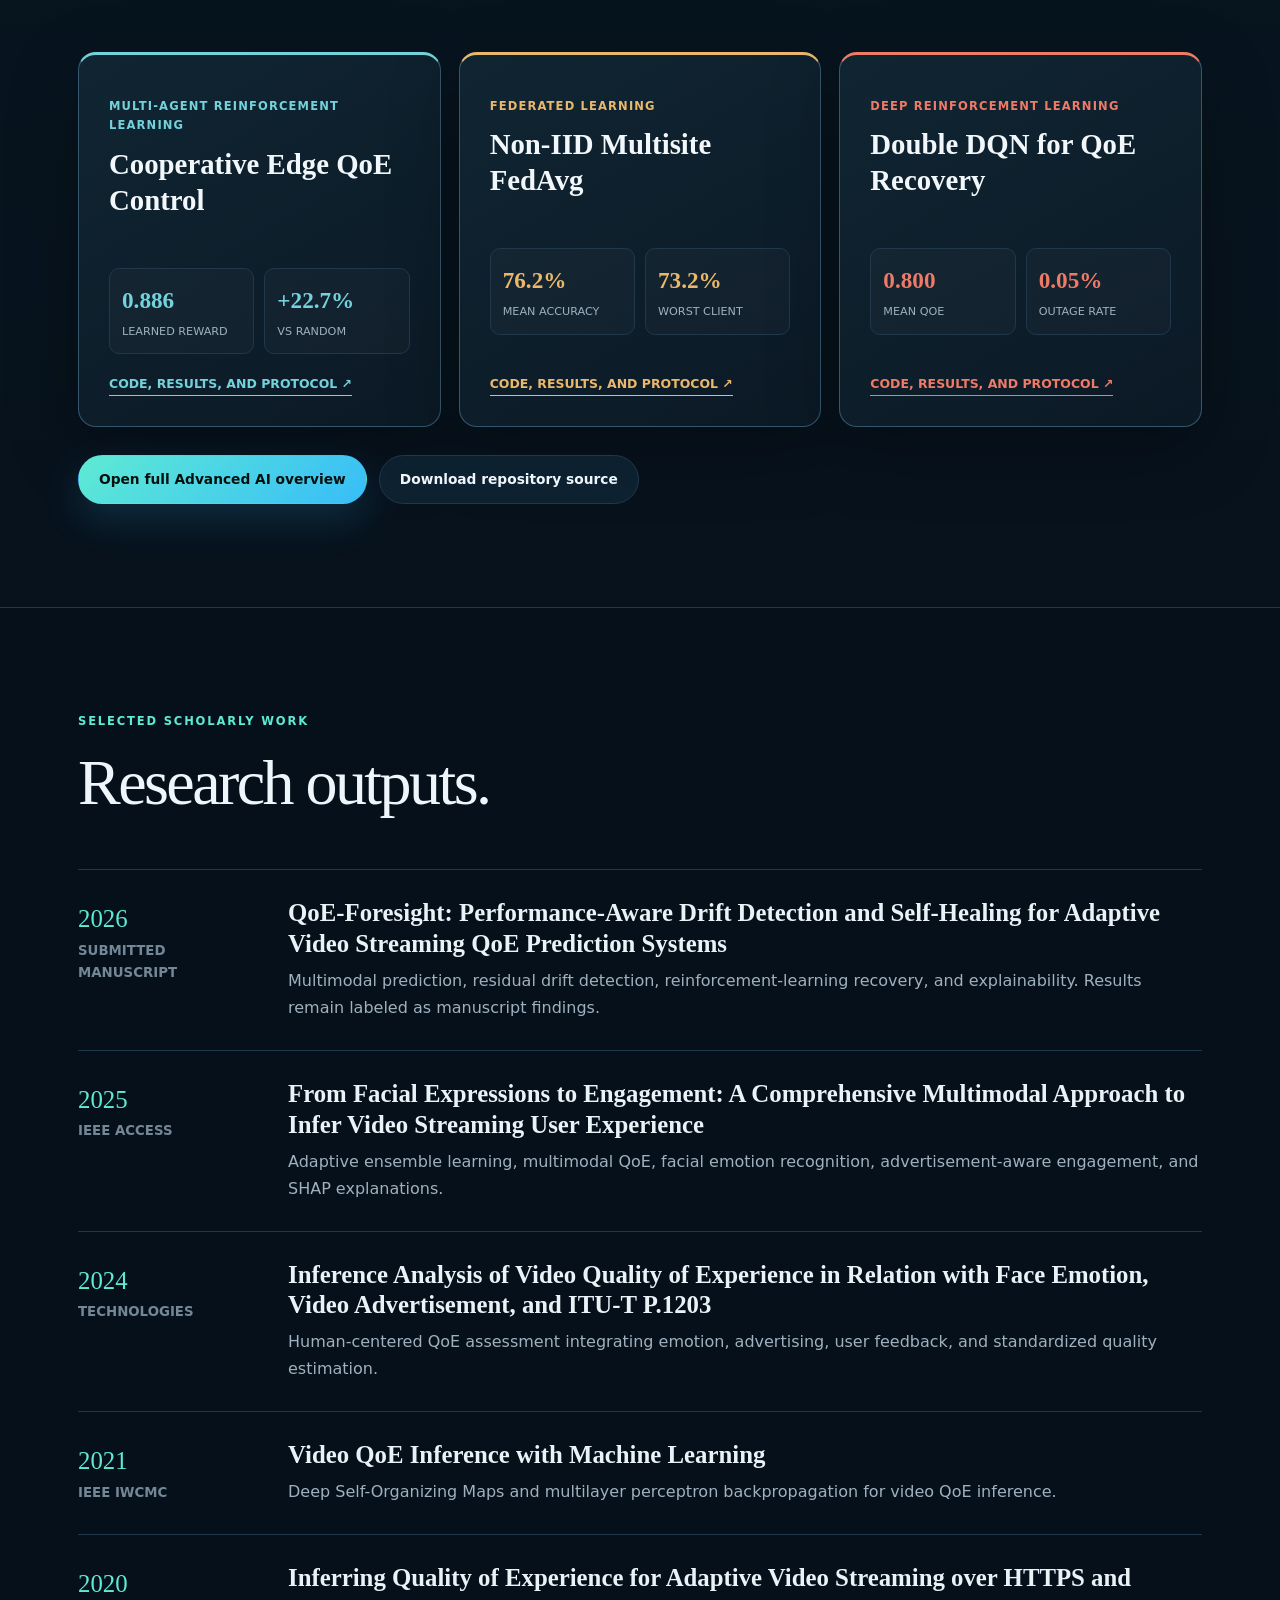
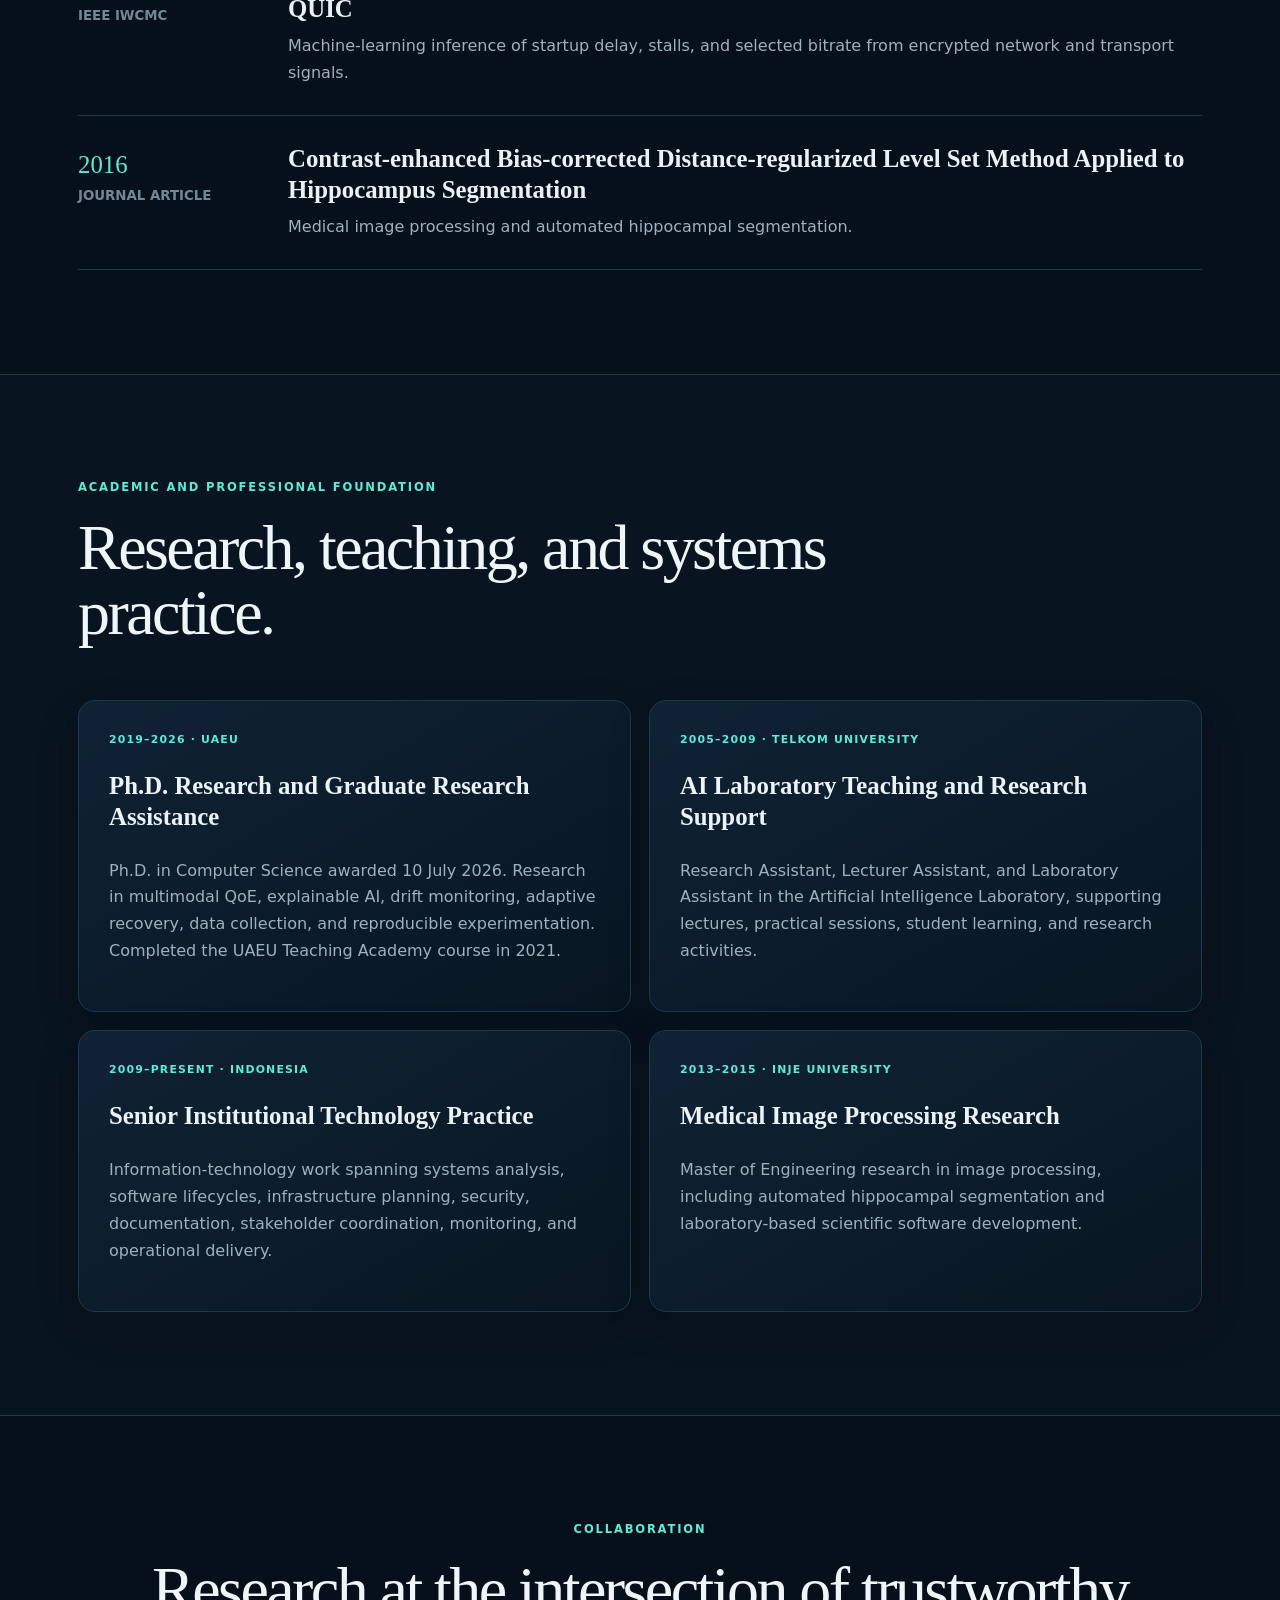
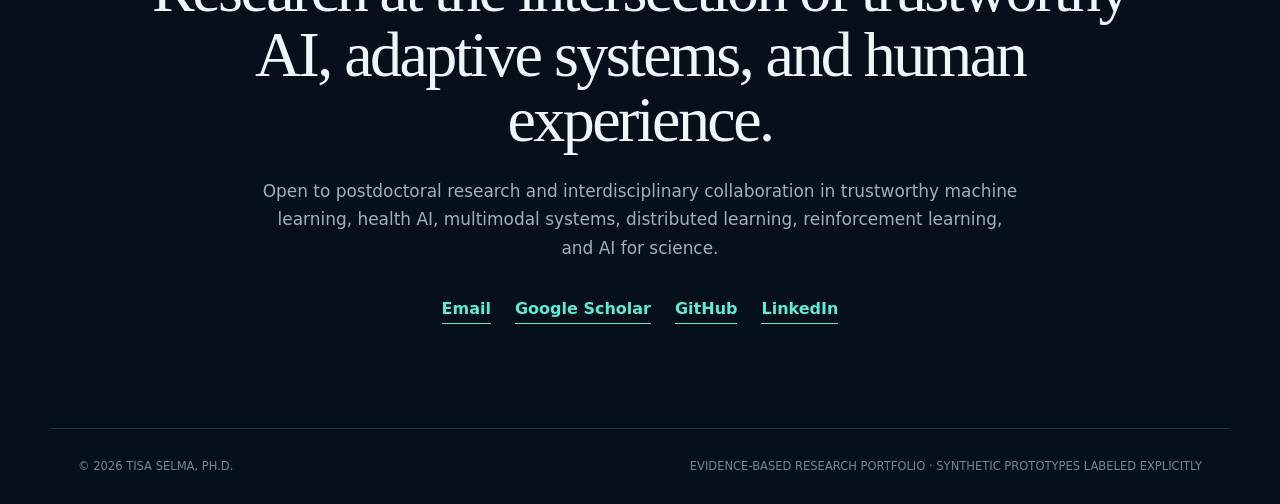
==== commit df32d57c: "Add advanced AI portfolio projects" ====
--- a/index.html
+++ b/index.html
@@ -1 +1,152 @@
-<!doctype html><html lang="en"><head><meta charset="utf-8"><meta name="viewport" content="width=device-width,initial-scale=1"><meta name="description" content="Tisa Selma — AI, machine learning, computer networks, image processing and Quality of Experience research portfolio."><title>Tisa Selma | Research & Engineering</title><link rel="stylesheet" href="styles.css"></head><body><header><nav><a class="brand" href="#top">TISA SELMA</a><div><a href="#research">Research</a><a href="#publications">Publications</a><a href="#experience">Experience</a><a href="#recognition">Recognition</a></div></nav></header><main id="top"><section class="hero"><p class="eyebrow">AI · MACHINE LEARNING · NETWORKS · IMAGE PROCESSING</p><h1>Building intelligent systems around <em>human experience</em>.</h1><p class="lede">Researcher and IT engineer working across video Quality of Experience, explainable AI, adaptive systems, encrypted traffic inference, and medical image processing.</p><div class="metrics"><div><b>55.3%</b><span>AELIX improvement over ITU-T P.1203 benchmark</span></div><div><b>0.994</b><span>AELIX reported accuracy with advanced metrics</span></div><div><b>91.1%</b><span>HTTPS QoE classification accuracy</span></div><div><b>0.953 R²</b><span>QoE-Foresight predictor in controlled benchmark</span></div></div><p class="note">Every research claim below is grounded in the publications, manuscript, CV, or signed recommendations supplied for this portfolio.</p></section><section id="research"><p class="eyebrow">RESEARCH ARC</p><h2>From encrypted packets to explainable, self-healing QoE</h2><div class="timeline"><article><span>01</span><h3>Encrypted streaming inference</h3><p>Machine-learning inference of startup delay, stalls and selected bitrate from network/transport-layer signals in HTTPS and QUIC traffic. Random Forest with feature ranking reached 91.13% average classification accuracy for HTTPS and 87.34% for QUIC.</p><div class="theory">HAS → telemetry → feature ranking → Random Forest → QoE factors</div></article><article><span>02</span><h3>Deep QoE inference</h3><p>DSOM and multilayer perceptron backpropagation were evaluated across public YouTube datasets, extending QoE inference toward high-dimensional clustering and classification.</p><div class="theory">traffic features → DSOM / MLPB → clustering + classification → QoE</div></article><article><span>03</span><h3>Emotion-aware QoE</h3><p>A 2024 FER-based framework fused facial expressions, advertisement information, user feedback and ITU-T P.1203. The study reports up to 37.1% accuracy improvement over the benchmark and collected responses from 661 participants across 114 countries.</p><div class="theory">network + video + ads + facial emotion + MOS → multimodal QoE</div></article><article><span>04</span><h3>AELIX: engagement + explainability</h3><p>The 2025 IEEE Access work introduced Adaptive Ensemble for Imbalance Classification using eXplainable AI, integrating facial emotion, network conditions, video metadata, sentiment, SMOTEENN and SHAP. Reported accuracies reached 0.95 and 0.994 and surpassed ITU-T P.1203 by 55.3%.</p><div class="theory">multimodal signals → SMOTEENN → adaptive ensemble → SHAP → engagement-aware QoE</div></article><article><span>05</span><h3>QoE-Foresight</h3><p>A current manuscript proposes a closed loop: EMMA multimodal fusion, Ridge prediction, HDDE residual drift detection, DDQN self-healing and SHAP explanations. On its controlled 813-sample fused benchmark it reports R²≈0.953, HDDE F1=0.967, 35 ms detection delay and 91% recovery success.</p><div class="theory">EMMA → Ridge → residuals → HDDE → DDQN healing ↔ SHAP</div><p class="status">Manuscript / research in progress — not presented as a published IEEE article.</p></article></div></section><section id="publications"><p class="eyebrow">SELECTED SCHOLARLY WORK</p><h2>Publications & research outputs</h2><div class="cards"><article><small>IEEE Access · 2025</small><h3>From Facial Expressions to Engagement: A Comprehensive Multimodal Approach to Infer Video Streaming User Experience</h3><p>AELIX; multimodal QoE, adaptive ensemble learning, XAI, facial emotion recognition and ad-aware engagement.</p></article><article><small>Technologies · 2024</small><h3>Inference Analysis of Video Quality of Experience in Relation with Face Emotion, Video Advertisement, and ITU-T P.1203</h3><p>FER-based real-time QoE assessment integrating emotion, advertising and standardized QoE estimation.</p></article><article><small>IEEE IWCMC · 2021</small><h3>Video QoE Inference with Machine Learning</h3><p>DSOM and MLPB approaches for encrypted video QoE inference using public YouTube datasets.</p></article><article><small>IEEE IWCMC · 2020</small><h3>Inferring Quality of Experience for Adaptive Video Streaming over HTTPS and QUIC</h3><p>Random-Forest-based real-time QoE inference from encrypted network and transport-layer information.</p></article><article><small>Journal of Korea Multimedia Society · 2016</small><h3>Contrast-enhanced Bias-corrected Distance-regularized Level Set Method Applied to Hippocampus Segmentation</h3><p>Medical image processing research on automated hippocampus segmentation.</p></article><article><small>Research manuscript</small><h3>QoE-Foresight: Performance-Aware Drift Detection and Self-Healing for Adaptive Video Streaming QoE Prediction Systems</h3><p>Drift-resilient multimodal QoE prediction with reinforcement-learning self-healing and explainability.</p></article></div></section><section id="experience"><p class="eyebrow">BACKGROUND</p><h2>Research, government technology & product work</h2><div class="split"><div><h3>United Arab Emirates University</h3><p>Graduate Research Assistant since 2019. PhD studies in Computer Science with a Graduate Research Assistant Fellowship. Research spans QoE, machine learning, experimental data collection, statistical analysis and peer-reviewed publication.</p><h3>House of Representatives of the Republic of Indonesia</h3><p>Information Technology Officer since 2009. Work includes systems analysis, IT infrastructure planning, software documentation, workflow improvement, dashboards, risk assessment, budgeting support and 3D visualization.</p><h3>Medical Image Technology Laboratory, Inje University</h3><p>Image Processing Researcher, 2013–2015, focused on medical image processing and automated hippocampus segmentation.</p></div><div><h3>Technical range</h3><p>Python, TensorFlow, Keras, scikit-learn, OpenCV, MATLAB, Weka; Hadoop and Spark; SQL and NoSQL systems; React/Angular/Node; Azure, AWS and Google Cloud; Linux; UI/UX and visual communication.</p><h3>Education</h3><p>PhD studies, Computer Science — UAEU. Master of Engineering, Image Processing — Inje University. Bachelor of Applied Science, Information Technology / Informatics — Telkom University.</p><h3>Leadership & entrepreneurship</h3><p>Founder/owner experience, technical program management, stakeholder presentations, strategic planning, IT budget oversight, team development and cross-functional delivery.</p></div></div></section><section id="recognition"><p class="eyebrow">RECOGNITION</p><h2>Documented achievements</h2><div class="recognition"><blockquote>“the best among the fellow students of our department between 2013 and 2015”<cite>— Prof. Heung-Kook Choi, Inje University</cite></blockquote><blockquote>“consistently performed her duties with competence and often goes the extra mile”<cite>— recommendation from the Speaker of the House of Representatives of Indonesia</cite></blockquote></div><ul class="awards"><li>First Winner — Best Infographics, House of Representatives of the Republic of Indonesia (2019)</li><li>PhD Fellowship Award — United Arab Emirates University (2019)</li><li>Master Scholarship Grant Award (2013)</li><li>BBM PPA Bachelor Scholarship Grant Award (2008)</li><li>Master-degree achievement recorded as 93.7% in the Speaker’s recommendation letter</li></ul></section><section class="contact"><p class="eyebrow">CONNECT</p><h2>Research at the intersection of networks, AI and human experience.</h2><p><a href="mailto:meetme.tisa@gmail.com">meetme.tisa@gmail.com</a> · <a href="https://www.linkedin.com/in/tisa-selma-58960b211">LinkedIn</a> · <a href="https://meetmetisa-dev.github.io/tisa.github.io/">Portfolio</a></p></section></main><footer>© Tisa Selma · Research portfolio</footer></body></html>+<!doctype html>
+<html lang="en">
+<head>
+  <meta charset="utf-8">
+  <meta name="viewport" content="width=device-width, initial-scale=1">
+  <meta name="description" content="Tisa Selma, Ph.D. - research portfolio in trustworthy and adaptive AI, multimodal machine learning, Quality of Experience, multi-agent reinforcement learning, federated learning, and deep reinforcement learning.">
+  <meta name="theme-color" content="#06101a">
+  <meta name="color-scheme" content="dark">
+  <meta property="og:type" content="website">
+  <meta property="og:title" content="Tisa Selma, Ph.D. | Trustworthy and Adaptive AI">
+  <meta property="og:description" content="Research, reproducible software, and advanced AI portfolios in trustworthy and adaptive machine learning.">
+  <meta property="og:url" content="https://meetmetisa-dev.github.io/tisa-research-portfolio/">
+  <title>Tisa Selma, Ph.D. | Trustworthy and Adaptive AI</title>
+  <link rel="icon" href="assets/icons/favicon.svg" type="image/svg+xml">
+  <link rel="manifest" href="site.webmanifest">
+  <link rel="stylesheet" href="styles.css">
+</head>
+<body>
+  <a class="skip-link" href="#main">Skip to main content</a>
+  <header class="site-header" data-header>
+    <div class="nav-shell">
+      <a class="brand" href="#top" aria-label="Tisa Selma home"><span class="brand-mark">TS</span><span><strong>Tisa Selma</strong><small>Research Portfolio</small></span></a>
+      <button class="nav-toggle" type="button" aria-expanded="false" aria-controls="primary-nav" data-nav-toggle><span class="sr-only">Toggle navigation</span><i></i><i></i><i></i></button>
+      <nav id="primary-nav" class="primary-nav" aria-label="Primary navigation" data-nav>
+        <a href="#research">Research</a>
+        <a href="#projects">Projects</a>
+        <a href="#advanced-ai">Advanced AI</a>
+        <a href="#publications">Publications</a>
+        <a href="#experience">Experience</a>
+        <a class="nav-cta" href="#contact">Contact</a>
+      </nav>
+    </div>
+  </header>
+
+  <main id="main">
+    <section class="hero section" id="top">
+      <div class="hero-grid">
+        <div class="hero-copy reveal">
+          <p class="kicker">Ph.D. in Computer Science · Trustworthy and Adaptive AI</p>
+          <h1>Building intelligent systems that remain <em>useful, explainable, and reliable</em> as conditions change.</h1>
+          <p class="hero-lede">I develop multimodal and adaptive machine-learning systems for human-centered inference, model monitoring, and scientific decision support. My work connects Quality of Experience, explainable AI, concept-drift detection, self-healing systems, medical imaging, distributed learning, and reinforcement learning.</p>
+          <div class="hero-actions">
+            <a class="button primary" href="#advanced-ai">Explore Advanced AI</a>
+            <a class="button secondary" href="https://scholar.google.com/citations?user=Me3_i5UAAAAJ" target="_blank" rel="noopener noreferrer">Google Scholar</a>
+            <a class="text-link" href="mailto:meetme.tisa@gmail.com">meetme.tisa@gmail.com →</a>
+          </div>
+        </div>
+        <aside class="hero-panel reveal" aria-label="Research profile summary">
+          <p class="panel-label">Research direction</p>
+          <h2>Trustworthy AI across data, people, and deployment.</h2>
+          <ol class="focus-list">
+            <li><span>01</span><div><strong>Adaptive intelligence</strong><small>Drift detection, monitoring, and self-healing</small></div></li>
+            <li><span>02</span><div><strong>Human-centered multimodality</strong><small>Behavior, affect, network, and contextual evidence</small></div></li>
+            <li><span>03</span><div><strong>Distributed and agentic AI</strong><small>Federated learning, cooperative control, and expert auditing</small></div></li>
+          </ol>
+          <a class="panel-link" href="advanced-ai.html">Open the Advanced AI portfolio ↗</a>
+        </aside>
+      </div>
+      <div class="profile-metrics reveal">
+        <article><strong>10 Jul 2026</strong><span>Ph.D. awarded by UAEU</span></article>
+        <article><strong>8</strong><span>Reproducible portfolio projects</span></article>
+        <article><strong>5+</strong><span>Selected scholarly outputs</span></article>
+        <article><strong>16+</strong><span>Years in technology practice</span></article>
+      </div>
+    </section>
+
+    <section class="section intro" id="research">
+      <div class="section-heading reveal">
+        <p class="kicker">Research identity</p>
+        <h2>From encrypted streaming telemetry to trustworthy adaptive systems.</h2>
+      </div>
+      <div class="intro-grid reveal">
+        <p class="lead-paragraph">My research asks a consistent question: <strong>how can an intelligent system recognize when its outputs remain trustworthy?</strong></p>
+        <div class="prose">
+          <p>I was awarded the Ph.D. in Computer Science by United Arab Emirates University on 10 July 2026. My dissertation, <em>Data-Driven QoE Inference for HTTP Adaptive Streaming</em>, developed methods that integrate network measurements, playback behavior, content characteristics, facial expressions, engagement signals, and subjective feedback.</p>
+          <p>I extend this work through explainability, concept-drift monitoring, reinforcement-learning-based recovery, federated optimization, cooperative control, and expert-auditable AI systems.</p>
+        </div>
+      </div>
+      <div class="research-grid">
+        <article class="research-card reveal"><span>01</span><h3>Multimodal human-centered learning</h3><p>Combining network, playback, content, behavioral, affective, and subjective signals to model human experience more faithfully.</p><ul><li>Multimodal ML</li><li>Affective computing</li><li>Human feedback</li></ul></article>
+        <article class="research-card reveal"><span>02</span><h3>Adaptive and self-healing AI</h3><p>Detecting performance degradation under concept drift and selecting transparent corrective actions when reliability changes.</p><ul><li>Concept drift</li><li>Explainable AI</li><li>Deep RL</li></ul></article>
+        <article class="research-card reveal"><span>03</span><h3>Distributed and cooperative learning</h3><p>Studying non-IID federated optimization, worst-client performance, communication cost, and cooperative resource allocation.</p><ul><li>Federated learning</li><li>Multi-agent RL</li><li>Fairness</li></ul></article>
+        <article class="research-card reveal"><span>04</span><h3>Health and scientific AI</h3><p>Exploring grounded reasoning, calibrated abstention, expert auditing, and safe human-AI collaboration in consequential settings.</p><ul><li>Health AI</li><li>AI for science</li><li>Human oversight</li></ul></article>
+      </div>
+    </section>
+
+    <section class="section tinted" id="projects">
+      <div class="section-heading reveal">
+        <p class="kicker">Reproducible portfolio</p>
+        <h2>Eight auditable research prototypes.</h2>
+        <p>Each project defines its evaluation contract and limitations. Synthetic demonstrations are clearly separated from peer-reviewed findings and real-world validation.</p>
+      </div>
+      <div class="project-grid">
+        <article class="project-card reveal"><p class="project-type">Simulation-only control study</p><h3>SoftFlight Control Lab</h3><p>Bounded online residual learning for tracking under randomized compliant dynamics, with paired held-out simulation and explicit hardware limitations.</p><a href="projects/soft-flight-control-lab/">Open project →</a></article>
+        <article class="project-card reveal"><p class="project-type">Adaptive QoE</p><h3>QoE Foresight Repro</h3><p>Participant-grouped evaluation of multimodal QoE inference with identity separation, baseline comparison, and worst-subject reporting.</p><a href="projects/qoe-foresight-repro/">Open project →</a></article>
+        <article class="project-card reveal"><p class="project-type">Privacy-aware network ML</p><h3>CipherQoE</h3><p>QoE inference from encrypted-flow metadata without payload inspection, with an explicit privacy boundary.</p><a href="projects/cipherqoe/">Open project →</a></article>
+        <article class="project-card reveal"><p class="project-type">Federated QoE benchmark</p><h3>FedQoE Bench</h3><p>Accuracy, communication, fairness, dropout, and worst-client evaluation under non-IID federated learning.</p><a href="projects/fedqoe-bench/">Open project →</a></article>
+        <article class="project-card reveal"><p class="project-type">Security analytics</p><h3>TrustFlow Lab</h3><p>Time-ordered evaluation of calibration, false alarms, leakage, and drift for operationally useful security evidence.</p><a href="projects/trustflow-lab/">Open project →</a></article>
+        <article class="project-card accent reveal"><p class="project-type">Multi-Agent Reinforcement Learning</p><h3>Cooperative Edge QoE Control</h3><p>Three cooperative resource agents learn joint allocation under changing demand while tracking QoE, overload, fairness, and energy.</p><a href="projects/multiagent-reinforcement-learning/">Open project →</a></article>
+        <article class="project-card accent reveal"><p class="project-type">Federated Learning</p><h3>Non-IID Multisite FedAvg</h3><p>Eight heterogeneous sites train a shared classifier without pooling records, with per-client and communication reporting.</p><a href="projects/federated-learning/">Open project →</a></article>
+        <article class="project-card accent reveal"><p class="project-type">Deep Reinforcement Learning</p><h3>Double DQN for QoE Recovery</h3><p>A neural controller selects monitoring and recovery actions while balancing QoE, residual error, intervention cost, and cooldown.</p><a href="projects/deep-reinforcement-learning/">Open project →</a></article>
+      </div>
+    </section>
+
+    <section class="section advanced" id="advanced-ai">
+      <div class="section-heading reveal">
+        <p class="kicker">Advanced AI portfolio</p>
+        <h2>Coordination, distributed learning, and adaptive recovery.</h2>
+        <p>Three executable demonstrations created in August 2026. They are synthetic portfolio prototypes—not prior peer-reviewed publications, production deployments, clinical evidence, or formal privacy and safety guarantees.</p>
+      </div>
+      <div class="advanced-grid">
+        <article class="advanced-card reveal" style="--accent:#73d3dc"><p>Multi-Agent Reinforcement Learning</p><h3>Cooperative Edge QoE Control</h3><div class="mini-metrics"><span><strong>0.886</strong> learned reward</span><span><strong>+22.7%</strong> vs random</span></div><a href="projects/multiagent-reinforcement-learning/">Code, results, and protocol ↗</a></article>
+        <article class="advanced-card reveal" style="--accent:#eab86b"><p>Federated Learning</p><h3>Non-IID Multisite FedAvg</h3><div class="mini-metrics"><span><strong>76.2%</strong> mean accuracy</span><span><strong>73.2%</strong> worst client</span></div><a href="projects/federated-learning/">Code, results, and protocol ↗</a></article>
+        <article class="advanced-card reveal" style="--accent:#ef7a66"><p>Deep Reinforcement Learning</p><h3>Double DQN for QoE Recovery</h3><div class="mini-metrics"><span><strong>0.800</strong> mean QoE</span><span><strong>0.05%</strong> outage rate</span></div><a href="projects/deep-reinforcement-learning/">Code, results, and protocol ↗</a></article>
+      </div>
+      <div class="advanced-actions reveal"><a class="button primary" href="advanced-ai.html">Open full Advanced AI overview</a><a class="button secondary" href="https://github.com/meetmetisa-dev/tisa-research-portfolio/archive/refs/heads/main.zip">Download repository source</a></div>
+    </section>
+
+    <section class="section" id="publications">
+      <div class="section-heading reveal"><p class="kicker">Selected scholarly work</p><h2>Research outputs.</h2></div>
+      <div class="publication-list">
+        <article class="publication reveal"><div><span>2026</span><small>Submitted manuscript</small></div><section><h3>QoE-Foresight: Performance-Aware Drift Detection and Self-Healing for Adaptive Video Streaming QoE Prediction Systems</h3><p>Multimodal prediction, residual drift detection, reinforcement-learning recovery, and explainability. Results remain labeled as manuscript findings.</p></section></article>
+        <article class="publication reveal"><div><span>2025</span><small>IEEE Access</small></div><section><h3>From Facial Expressions to Engagement: A Comprehensive Multimodal Approach to Infer Video Streaming User Experience</h3><p>Adaptive ensemble learning, multimodal QoE, facial emotion recognition, advertisement-aware engagement, and SHAP explanations.</p></section></article>
+        <article class="publication reveal"><div><span>2024</span><small>Technologies</small></div><section><h3>Inference Analysis of Video Quality of Experience in Relation with Face Emotion, Video Advertisement, and ITU-T P.1203</h3><p>Human-centered QoE assessment integrating emotion, advertising, user feedback, and standardized quality estimation.</p></section></article>
+        <article class="publication reveal"><div><span>2021</span><small>IEEE IWCMC</small></div><section><h3>Video QoE Inference with Machine Learning</h3><p>Deep Self-Organizing Maps and multilayer perceptron backpropagation for video QoE inference.</p></section></article>
+        <article class="publication reveal"><div><span>2020</span><small>IEEE IWCMC</small></div><section><h3>Inferring Quality of Experience for Adaptive Video Streaming over HTTPS and QUIC</h3><p>Machine-learning inference of startup delay, stalls, and selected bitrate from encrypted network and transport signals.</p></section></article>
+        <article class="publication reveal"><div><span>2016</span><small>Journal article</small></div><section><h3>Contrast-enhanced Bias-corrected Distance-regularized Level Set Method Applied to Hippocampus Segmentation</h3><p>Medical image processing and automated hippocampal segmentation.</p></section></article>
+      </div>
+    </section>
+
+    <section class="section tinted" id="experience">
+      <div class="section-heading reveal"><p class="kicker">Academic and professional foundation</p><h2>Research, teaching, and systems practice.</h2></div>
+      <div class="experience-grid">
+        <article class="experience-card reveal"><p class="project-type">2019–2026 · UAEU</p><h3>Ph.D. Research and Graduate Research Assistance</h3><p>Ph.D. in Computer Science awarded 10 July 2026. Research in multimodal QoE, explainable AI, drift monitoring, adaptive recovery, data collection, and reproducible experimentation. Completed the UAEU Teaching Academy course in 2021.</p></article>
+        <article class="experience-card reveal"><p class="project-type">2005–2009 · Telkom University</p><h3>AI Laboratory Teaching and Research Support</h3><p>Research Assistant, Lecturer Assistant, and Laboratory Assistant in the Artificial Intelligence Laboratory, supporting lectures, practical sessions, student learning, and research activities.</p></article>
+        <article class="experience-card reveal"><p class="project-type">2009–present · Indonesia</p><h3>Senior Institutional Technology Practice</h3><p>Information-technology work spanning systems analysis, software lifecycles, infrastructure planning, security, documentation, stakeholder coordination, monitoring, and operational delivery.</p></article>
+        <article class="experience-card reveal"><p class="project-type">2013–2015 · Inje University</p><h3>Medical Image Processing Research</h3><p>Master of Engineering research in image processing, including automated hippocampal segmentation and laboratory-based scientific software development.</p></article>
+      </div>
+    </section>
+
+    <section class="contact section" id="contact">
+      <p class="kicker">Collaboration</p>
+      <h2>Research at the intersection of trustworthy AI, adaptive systems, and human experience.</h2>
+      <p>Open to postdoctoral research and interdisciplinary collaboration in trustworthy machine learning, health AI, multimodal systems, distributed learning, reinforcement learning, and AI for science.</p>
+      <div class="contact-links"><a href="mailto:meetme.tisa@gmail.com">Email</a><a href="https://scholar.google.com/citations?user=Me3_i5UAAAAJ" target="_blank" rel="noopener noreferrer">Google Scholar</a><a href="https://github.com/meetmetisa-dev" target="_blank" rel="noopener noreferrer">GitHub</a><a href="https://www.linkedin.com/in/tisa-selma-phd-58960b211/" target="_blank" rel="noopener noreferrer">LinkedIn</a></div>
+    </section>
+  </main>
+
+  <footer class="site-footer"><span>© 2026 Tisa Selma, Ph.D.</span><span>Evidence-based research portfolio · Synthetic prototypes labeled explicitly</span></footer>
+  <script src="app.js"></script>
+</body>
+</html>
--- a/styles.css
+++ b/styles.css
@@ -1 +1 @@
-:root{--ink:#111820;--muted:#5e6973;--paper:#f7f5ef;--line:#d9d5ca;--accent:#0a5964;--card:#fff}*{box-sizing:border-box}html{scroll-behavior:smooth}body{margin:0;background:var(--paper);color:var(--ink);font-family:Inter,ui-sans-serif,system-ui,-apple-system,BlinkMacSystemFont,"Segoe UI",sans-serif;line-height:1.65}header{position:sticky;top:0;z-index:10;background:rgba(247,245,239,.94);backdrop-filter:blur(12px);border-bottom:1px solid var(--line)}nav{max-width:1160px;margin:auto;padding:18px 28px;display:flex;justify-content:space-between;align-items:center}nav a{color:var(--ink);text-decoration:none;margin-left:24px;font-size:14px}.brand{font-weight:800;letter-spacing:.12em;margin:0}main{max-width:1160px;margin:auto;padding:0 28px}section{padding:92px 0;border-bottom:1px solid var(--line)}.hero{padding-top:120px}.eyebrow{font-size:12px;letter-spacing:.18em;font-weight:800;color:var(--accent)}h1{font-family:Georgia,serif;font-size:clamp(52px,8vw,104px);line-height:.94;letter-spacing:-.055em;max-width:1000px;margin:22px 0 34px}h1 em{color:var(--accent);font-weight:400}h2{font-family:Georgia,serif;font-size:clamp(36px,5vw,64px);line-height:1.05;letter-spacing:-.035em;max-width:850px;margin:14px 0 48px}h3{line-height:1.25}.lede{font-size:21px;max-width:760px;color:var(--muted)}.metrics{display:grid;grid-template-columns:repeat(4,1fr);gap:1px;background:var(--line);margin-top:56px;border:1px solid var(--line)}.metrics div{background:var(--paper);padding:28px}.metrics b{display:block;font:700 36px Georgia,serif;color:var(--accent)}.metrics span{font-size:13px;color:var(--muted)}.note,.status{font-size:13px;color:var(--muted);margin-top:22px}.timeline{display:grid;gap:0}.timeline article{display:grid;grid-template-columns:70px 1fr 1.25fr;gap:24px;padding:30px 0;border-top:1px solid var(--line)}.timeline span{font:700 24px Georgia,serif;color:var(--accent)}.timeline h3{margin:3px 0;font-size:20px}.timeline p{margin:0;color:var(--muted)}.theory{background:#e8efec;padding:18px 20px;font-family:ui-monospace,SFMono-Regular,Menlo,monospace;font-size:13px;color:#15464d}.timeline .status{grid-column:3}.cards{display:grid;grid-template-columns:repeat(2,1fr);gap:18px}.cards article{background:var(--card);border:1px solid var(--line);padding:30px;min-height:230px}.cards small{color:var(--accent);font-weight:800}.cards h3{font-family:Georgia,serif;font-size:23px}.cards p,.split p{color:var(--muted)}.split{display:grid;grid-template-columns:1fr 1fr;gap:70px}.split h3{margin-top:34px}.recognition{display:grid;grid-template-columns:1fr 1fr;gap:18px}.recognition blockquote{margin:0;background:var(--ink);color:white;padding:38px;font:27px/1.35 Georgia,serif}.recognition cite{display:block;font:13px/1.5 Inter,sans-serif;color:#c9d2d3;margin-top:20px}.awards{columns:2;column-gap:50px;margin-top:42px;padding-left:20px}.awards li{break-inside:avoid;margin:0 0 14px}.contact{text-align:center}.contact h2{margin:14px auto 32px}.contact a{color:var(--accent)}footer{max-width:1160px;margin:auto;padding:34px 28px 60px;color:var(--muted);font-size:13px}@media(max-width:800px){nav div{display:none}.metrics,.cards,.split,.recognition{grid-template-columns:1fr}.timeline article{grid-template-columns:44px 1fr}.theory,.timeline .status{grid-column:2}.metrics b{font-size:30px}.awards{columns:1}section{padding:70px 0}.hero{padding-top:86px}}+:root{--bg:#06101a;--bg-soft:#0a1724;--panel:#0d1e2d;--panel-2:#11283a;--ink:#eef6fb;--muted:#9fb1be;--subtle:#738796;--line:#21384a;--line-strong:#35566b;--teal:#5eead4;--cyan:#38bdf8;--gold:#eab86b;--red:#ef7a66;--display:Georgia,"Times New Roman",serif;--sans:Inter,ui-sans-serif,system-ui,-apple-system,BlinkMacSystemFont,"Segoe UI",sans-serif;--max:1180px;--shadow:0 22px 70px rgba(0,0,0,.28)}*{box-sizing:border-box}html{scroll-behavior:smooth;color-scheme:dark}body{margin:0;background:var(--bg);color:var(--ink);font-family:var(--sans);line-height:1.68}body::before{content:"";position:fixed;inset:0;z-index:-2;background:radial-gradient(circle at 82% 3%,rgba(56,189,248,.11),transparent 30%),radial-gradient(circle at 10% 25%,rgba(94,234,212,.07),transparent 27%),linear-gradient(180deg,#06101a,#07131e 45%,#050d15);pointer-events:none}a{color:inherit}img{max-width:100%;display:block}.skip-link{position:fixed;left:16px;top:-80px;z-index:1000;padding:12px 16px;color:#05110f;background:var(--teal);border-radius:8px;font-weight:800;text-decoration:none}.skip-link:focus{top:16px}.sr-only{position:absolute;width:1px;height:1px;padding:0;margin:-1px;overflow:hidden;clip:rect(0,0,0,0);white-space:nowrap;border:0}.site-header{position:sticky;top:0;z-index:100;background:rgba(6,16,26,.88);backdrop-filter:blur(18px);border-bottom:1px solid rgba(53,86,107,.55)}.nav-shell{max-width:var(--max);height:76px;margin:auto;padding:0 28px;display:flex;align-items:center;justify-content:space-between}.brand{display:flex;align-items:center;gap:12px;text-decoration:none}.brand-mark{width:40px;height:40px;display:grid;place-items:center;color:#04110e;background:linear-gradient(135deg,var(--teal),var(--cyan));border-radius:13px;font-weight:950;letter-spacing:-.05em}.brand>span:last-child{display:grid}.brand strong{font-size:.95rem}.brand small{color:var(--muted);font-size:.68rem;letter-spacing:.08em;text-transform:uppercase}.primary-nav{display:flex;align-items:center;gap:25px}.primary-nav a{color:#c9d7df;font-size:.79rem;font-weight:800;text-decoration:none;text-transform:uppercase;letter-spacing:.055em;transition:color .2s}.primary-nav a:hover{color:var(--teal)}.primary-nav .nav-cta{padding:9px 14px;color:#03110e;background:var(--teal);border-radius:999px}.nav-toggle{display:none;width:44px;height:44px;padding:10px;background:transparent;border:1px solid var(--line);border-radius:10px}.nav-toggle i{display:block;height:2px;margin:5px 0;background:var(--ink)}.section{max-width:var(--max);margin:auto;padding:104px 28px}.tinted{position:relative}.tinted::before,.advanced::before{content:"";position:absolute;z-index:-1;left:50%;top:0;bottom:0;width:100vw;transform:translateX(-50%);background:rgba(10,23,36,.62);border-top:1px solid var(--line);border-bottom:1px solid var(--line)}.advanced{position:relative}.advanced::before{background:linear-gradient(180deg,rgba(8,24,34,.94),rgba(7,18,28,.96))}.kicker{margin:0 0 18px;color:var(--teal);font-size:.72rem;font-weight:900;letter-spacing:.16em;text-transform:uppercase}h1,h2,h3{margin-top:0}h1,h2{font-family:var(--display);letter-spacing:-.04em}h1{max-width:950px;margin-bottom:30px;font-size:clamp(3.15rem,7vw,6.5rem);font-weight:500;line-height:.97}h1 em{color:var(--teal);font-weight:400}h2{margin-bottom:22px;font-size:clamp(2.35rem,5vw,4.9rem);font-weight:500;line-height:1.02}h3{font-family:var(--display);font-size:1.55rem;line-height:1.25}.section-heading{max-width:900px;margin-bottom:54px}.section-heading>p:last-child{max-width:760px;color:var(--muted);font-size:1.08rem}.hero{padding-top:100px;overflow:hidden}.hero::before{content:"";position:absolute;z-index:-1;left:50%;top:76px;width:100vw;height:700px;transform:translateX(-50%);background-image:linear-gradient(rgba(148,163,184,.035) 1px,transparent 1px),linear-gradient(90deg,rgba(148,163,184,.035) 1px,transparent 1px);background-size:48px 48px;mask-image:linear-gradient(to bottom,black,transparent)}.hero-grid{display:grid;grid-template-columns:minmax(0,1.55fr) minmax(300px,.7fr);gap:64px;align-items:end}.hero-lede{max-width:800px;color:var(--muted);font-size:clamp(1.08rem,1.8vw,1.28rem)}.hero-actions{margin-top:36px;display:flex;align-items:center;flex-wrap:wrap;gap:14px}.button{min-height:48px;padding:12px 20px;display:inline-flex;align-items:center;justify-content:center;border:1px solid transparent;border-radius:999px;font-size:.86rem;font-weight:900;text-decoration:none;transition:transform .2s,box-shadow .2s,border-color .2s}.button:hover{transform:translateY(-2px)}.button.primary{color:#03110e;background:linear-gradient(135deg,var(--teal),var(--cyan));box-shadow:0 16px 38px rgba(56,189,248,.16)}.button.secondary{color:var(--ink);background:rgba(17,40,58,.7);border-color:var(--line)}.button.secondary:hover{border-color:var(--line-strong);box-shadow:var(--shadow)}.text-link{padding:8px 4px;color:var(--teal);font-weight:850;text-decoration:none}.hero-panel{padding:30px;background:linear-gradient(145deg,rgba(17,40,58,.96),rgba(7,17,29,.98));border:1px solid var(--line-strong);border-radius:22px;box-shadow:var(--shadow)}.panel-label{color:var(--teal);font-size:.68rem;font-weight:900;letter-spacing:.15em;text-transform:uppercase}.hero-panel h2{margin:12px 0 25px;font-size:2rem;line-height:1.08}.focus-list{margin:0;padding:0;list-style:none}.focus-list li{padding:16px 0;display:flex;gap:14px;border-top:1px solid var(--line)}.focus-list li>span{color:var(--gold);font-family:var(--display);font-size:1.3rem}.focus-list div{display:grid}.focus-list small{margin-top:3px;color:var(--muted);line-height:1.45}.panel-link{display:inline-block;margin-top:22px;color:var(--teal);font-weight:850;text-decoration:none}.profile-metrics{margin-top:72px;display:grid;grid-template-columns:repeat(4,1fr);overflow:hidden;background:rgba(11,27,40,.7);border:1px solid var(--line);border-radius:18px}.profile-metrics article{padding:25px 27px;border-left:1px solid var(--line)}.profile-metrics article:first-child{border-left:0}.profile-metrics strong{display:block;color:var(--teal);font-family:var(--display);font-size:2rem}.profile-metrics span{display:block;margin-top:6px;color:var(--muted);font-size:.83rem}.intro-grid{display:grid;grid-template-columns:1fr .92fr;gap:72px;margin-bottom:70px}.lead-paragraph{margin:0;color:#e7f0f6;font-family:var(--display);font-size:clamp(1.5rem,2.7vw,2.3rem);line-height:1.36}.prose{color:var(--muted);font-size:1.04rem}.research-grid{display:grid;grid-template-columns:repeat(2,1fr);gap:18px}.research-card,.project-card,.experience-card{padding:30px;background:linear-gradient(150deg,rgba(16,35,53,.96),rgba(8,22,34,.98));border:1px solid var(--line);border-radius:17px;box-shadow:0 16px 44px rgba(0,0,0,.16);transition:transform .2s,border-color .2s}.research-card:hover,.project-card:hover,.experience-card:hover{transform:translateY(-3px);border-color:var(--line-strong)}.research-card>span{color:var(--teal);font-family:var(--display);font-size:1.35rem}.research-card h3{margin:30px 0 11px;color:#eaf3f8}.research-card p,.project-card p,.experience-card p{color:var(--muted)}.research-card ul{margin:22px 0 0;padding:0;display:flex;flex-wrap:wrap;gap:8px;list-style:none}.research-card li{padding:6px 10px;color:#b8fff5;background:rgba(94,234,212,.08);border:1px solid rgba(94,234,212,.16);border-radius:999px;font-size:.75rem;font-weight:800}.project-grid{display:grid;grid-template-columns:repeat(2,1fr);gap:18px}.project-card{min-height:300px;display:flex;flex-direction:column}.project-card.accent{border-top:3px solid var(--teal)}.project-type{margin:0 0 22px!important;color:var(--teal)!important;font-size:.68rem!important;font-weight:900;letter-spacing:.11em;text-transform:uppercase}.project-card h3,.experience-card h3{color:#eaf4fa}.project-card a{margin-top:auto;align-self:flex-start;color:var(--teal);font-weight:850;text-decoration:none;border-bottom:1px solid}.advanced-grid{display:grid;grid-template-columns:repeat(3,1fr);gap:18px}.advanced-card{min-height:370px;padding:30px;display:flex;flex-direction:column;background:linear-gradient(150deg,#102532,#0b1925);border:1px solid var(--line-strong);border-top:3px solid var(--accent);border-radius:18px;box-shadow:var(--shadow)}.advanced-card>p{color:var(--accent);font-size:.72rem;font-weight:900;letter-spacing:.1em;text-transform:uppercase}.advanced-card h3{color:#f1f7fa;font-size:1.8rem}.mini-metrics{display:grid;grid-template-columns:1fr 1fr;gap:10px;margin:20px 0}.mini-metrics span{padding:12px;color:var(--muted);background:rgba(255,255,255,.025);border:1px solid var(--line);border-radius:10px;font-size:.7rem;text-transform:uppercase}.mini-metrics strong{display:block;margin-bottom:3px;color:var(--accent);font-family:var(--display);font-size:1.45rem}.advanced-card a{margin-top:auto;align-self:flex-start;color:var(--accent);font-size:.78rem;font-weight:900;text-decoration:none;border-bottom:1px solid;text-transform:uppercase}.advanced-actions{margin-top:28px;display:flex;flex-wrap:wrap;gap:12px}.publication-list{border-top:1px solid var(--line)}.publication{padding:28px 0;display:grid;grid-template-columns:180px 1fr;gap:30px;border-bottom:1px solid var(--line)}.publication>div{display:flex;flex-direction:column}.publication>div span{color:var(--teal);font-family:var(--display);font-size:1.55rem}.publication>div small{color:var(--subtle);font-weight:800;text-transform:uppercase}.publication section h3{margin-bottom:8px;color:#e9f2f7}.publication section p{margin:0;color:var(--muted)}.experience-grid{display:grid;grid-template-columns:repeat(2,1fr);gap:18px}.contact{text-align:center}.contact h2{max-width:1000px;margin:0 auto 24px}.contact>p:not(.kicker){max-width:760px;margin:0 auto;color:var(--muted);font-size:1.06rem}.contact-links{margin-top:34px;display:flex;justify-content:center;flex-wrap:wrap;gap:24px}.contact-links a{color:var(--teal);font-weight:850;text-decoration:none;border-bottom:1px solid}.site-footer{max-width:var(--max);margin:auto;padding:28px;display:flex;justify-content:space-between;gap:20px;color:var(--subtle);border-top:1px solid var(--line);font-size:.72rem;text-transform:uppercase}.reveal{opacity:0;transform:translateY(16px);transition:opacity .7s,transform .7s}.reveal.visible{opacity:1;transform:none}@media(max-width:1000px){.hero-grid{grid-template-columns:1fr}.hero-panel{max-width:700px}.profile-metrics{grid-template-columns:1fr 1fr}.profile-metrics article:nth-child(3){border-left:0;border-top:1px solid var(--line)}.profile-metrics article:nth-child(4){border-top:1px solid var(--line)}.advanced-grid{grid-template-columns:1fr 1fr}.advanced-card:last-child{grid-column:1/-1;min-height:0}}@media(max-width:800px){.nav-toggle{display:block}.primary-nav{position:absolute;left:18px;right:18px;top:68px;padding:18px;display:none;align-items:stretch;flex-direction:column;gap:5px;background:#0a1724;border:1px solid var(--line-strong);border-radius:15px;box-shadow:var(--shadow)}.primary-nav.open{display:flex}.primary-nav a{padding:10px}.section{padding:78px 22px}.intro-grid,.research-grid,.project-grid,.experience-grid,.advanced-grid{grid-template-columns:1fr}.advanced-card:last-child{grid-column:auto}.publication{grid-template-columns:1fr;gap:10px}.site-footer{flex-direction:column}.hero{padding-top:70px}}@media(max-width:520px){h1{font-size:3.05rem}.profile-metrics{grid-template-columns:1fr}.profile-metrics article{border-left:0;border-top:1px solid var(--line)}.profile-metrics article:first-child{border-top:0}.mini-metrics{grid-template-columns:1fr}.hero-actions,.advanced-actions{align-items:stretch;flex-direction:column}.button{width:100%}}@media(prefers-reduced-motion:reduce){*{scroll-behavior:auto!important;animation:none!important;transition:none!important}.reveal{opacity:1;transform:none}}@media print{body{color:#111;background:#fff}body::before,.site-header,.nav-toggle{display:none!important}.section{max-width:none;padding:32px}.tinted::before,.advanced::before{display:none}.research-card,.project-card,.advanced-card,.experience-card,.hero-panel{color:#111;background:#fff;border-color:#bbb;box-shadow:none}.hero-lede,.prose,.research-card p,.project-card p,.experience-card p,.publication section p,.section-heading>p:last-child{color:#444}h1,h2,h3,.project-card h3,.experience-card h3,.advanced-card h3{color:#111}.reveal{opacity:1;transform:none}}
